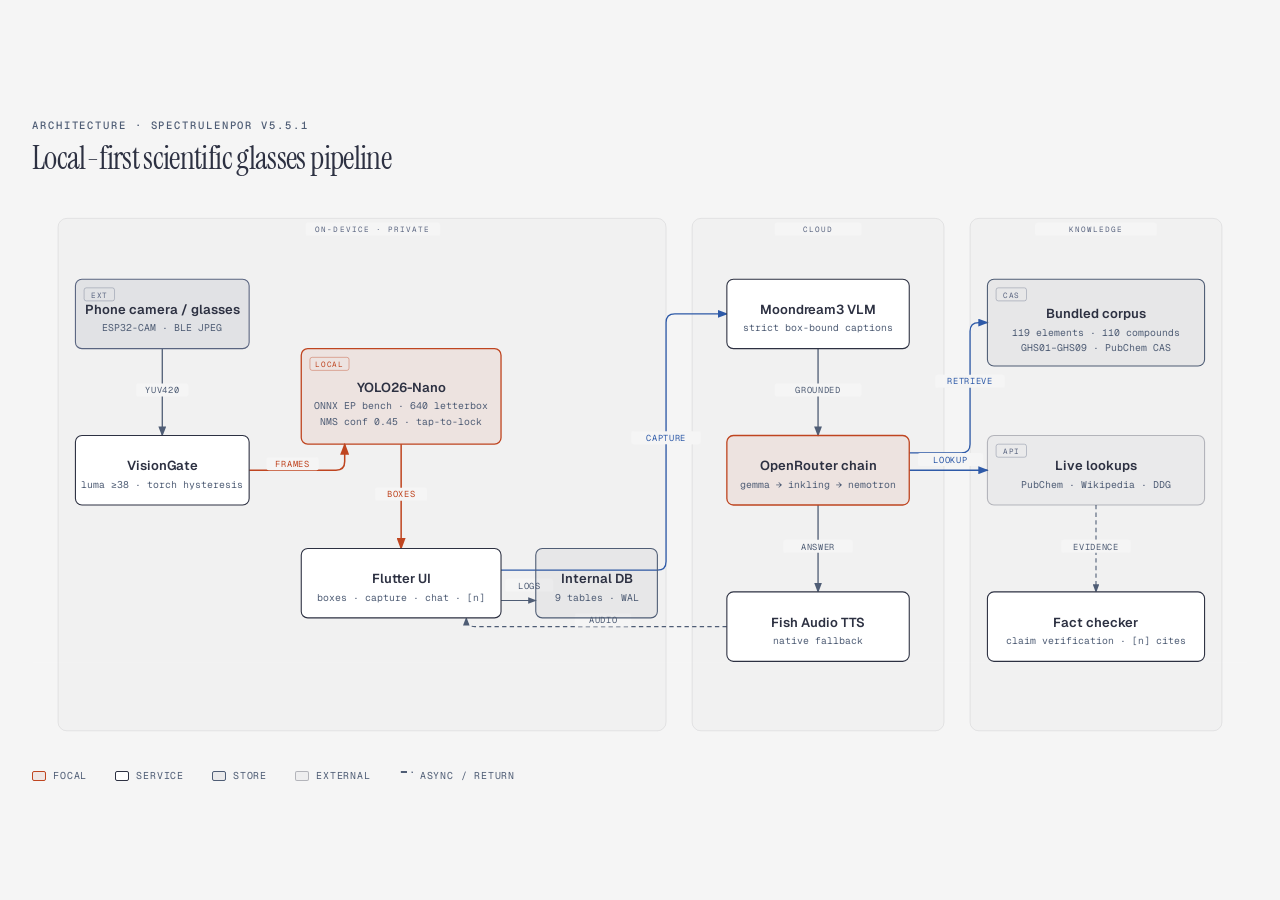
==== docs/diagrams/architecture.html @ b6d0ca0a "docs: repository documentation overhaul — README rebuild, AGENTS/CONTEXT/WORKLOG, benchmarks, diagra" ====
<!DOCTYPE html>
<html lang="en">
<head>
  <meta charset="UTF-8">
  <meta name="viewport" content="width=device-width, initial-scale=1.0">
  <title>SpectruLenPor · Architecture</title>
  <link href="https://fonts.googleapis.com/css2?family=Instrument+Serif:ital@0;1&family=Geist:wght@400;500;600&family=Geist+Mono:wght@400;500;600&display=swap" rel="stylesheet">
  <style>
    *, *::before, *::after { box-sizing: border-box; margin: 0; padding: 0; }
    :root {
      --color-paper:   #f5f5f5;
      --color-ink:     #2d3142;
      --color-muted:   #4f5d75;
      --color-soft:    #5a6580;
      --color-accent:  #bf4520;
      --font-sans:     'Geist', system-ui, sans-serif;
      --font-serif:    'Instrument Serif', serif;
      --font-mono:     'Geist Mono', ui-monospace, monospace;
    }
    body {
      font-family: var(--font-sans);
      background: var(--color-paper);
      color: var(--color-ink);
      min-height: 100vh;
      display: flex; align-items: center; justify-content: center;
      padding: 3rem 2rem;
    }
    .frame { max-width: 1240px; width: 100%; }
    .eyebrow {
      font-family: var(--font-mono); font-size: 0.66rem; font-weight: 500;
      letter-spacing: 0.18em; text-transform: uppercase;
      color: var(--color-muted); margin-bottom: 0.5rem;
    }
    h1 {
      font-family: var(--font-serif);
      font-size: clamp(1.5rem, 2.4vw + 0.75rem, 2rem);
      font-weight: 400; letter-spacing: -0.02em; line-height: 1.15;
      color: var(--color-ink); margin-bottom: 1.5rem;
    }
    svg { width: 100%; min-width: 960px; display: block; }
    .legend {
      display: flex; gap: 1.75rem; flex-wrap: wrap; margin-top: 1.25rem;
      font-family: var(--font-mono); font-size: 0.62rem; letter-spacing: 0.08em;
      color: var(--color-muted);
    }
    .legend span { display: inline-flex; align-items: center; gap: 0.45rem; }
    .sw { width: 14px; height: 10px; border-radius: 2px; display: inline-block; }
  </style>
</head>
<body>
  <div class="frame">
    <p class="eyebrow">Architecture · SpectruLenPor v5.5.1</p>
    <h1>Local-first scientific glasses pipeline</h1>

    <svg viewBox="0 80 1120 505" xmlns="http://www.w3.org/2000/svg" role="img" aria-labelledby="arch-title arch-desc">
      <title id="arch-title">SpectruLenPor architecture</title>
      <desc id="arch-desc">Camera or BLE glasses frames pass VisionGate into the on-device YOLO26-Nano detector; the Flutter UI captures and sends frames to Moondream3 and the OpenRouter reasoning chain, which retrieves context from the bundled CAS-annotated corpus and live lookups; answers stream back with citations and Fish Audio TTS, while a 9-table internal database logs the session.</desc>
      <defs>
        <marker id="arrow" markerWidth="8" markerHeight="6" refX="7" refY="3" orient="auto"><polygon points="0 0, 8 3, 0 6" fill="#4f5d75"/></marker>
        <marker id="arrow-accent" markerWidth="8" markerHeight="6" refX="7" refY="3" orient="auto"><polygon points="0 0, 8 3, 0 6" fill="#bf4520"/></marker>
        <marker id="arrow-link" markerWidth="8" markerHeight="6" refX="7" refY="3" orient="auto"><polygon points="0 0, 8 3, 0 6" fill="#2e5aa8"/></marker>
      </defs>

      <rect width="100%" height="100%" fill="#f5f5f5"/>

      <!-- zones (before arrows and nodes) -->
      <rect x="24" y="96" width="560" height="472" rx="8" fill="rgba(45,49,66,0.02)" stroke="rgba(45,49,66,0.10)" stroke-width="0.8"/>
      <rect x="252" y="100" width="124" height="12" rx="2" fill="#f5f5f5"/>
      <text x="314" y="109" fill="#5a6580" font-size="7" font-family="'Geist Mono', monospace" text-anchor="middle" letter-spacing="0.14em">ON-DEVICE · PRIVATE</text>

      <rect x="608" y="96" width="232" height="472" rx="8" fill="rgba(45,49,66,0.02)" stroke="rgba(45,49,66,0.10)" stroke-width="0.8"/>
      <rect x="684" y="100" width="80" height="12" rx="2" fill="#f5f5f5"/>
      <text x="724" y="109" fill="#5a6580" font-size="7" font-family="'Geist Mono', monospace" text-anchor="middle" letter-spacing="0.14em">CLOUD</text>

      <rect x="864" y="96" width="232" height="472" rx="8" fill="rgba(45,49,66,0.02)" stroke="rgba(45,49,66,0.10)" stroke-width="0.8"/>
      <rect x="924" y="100" width="112" height="12" rx="2" fill="#f5f5f5"/>
      <text x="980" y="109" fill="#5a6580" font-size="7" font-family="'Geist Mono', monospace" text-anchor="middle" letter-spacing="0.14em">KNOWLEDGE</text>

      <!-- arrows (behind nodes) -->
      <line x1="120" y1="216" x2="120" y2="296" stroke="#4f5d75" stroke-width="1.2" marker-end="url(#arrow)"/>
      <path d="M 200,328 H 280 Q 288,328 288,320 V 304" fill="none" stroke="#bf4520" stroke-width="1.4" marker-end="url(#arrow-accent)"/>
      <line x1="340" y1="304" x2="340" y2="400" stroke="#bf4520" stroke-width="1.4" marker-end="url(#arrow-accent)"/>
      <path d="M 432,420 H 576 Q 584,420 584,412 V 192 Q 584,184 592,184 H 640" fill="none" stroke="#2e5aa8" stroke-width="1.2" marker-end="url(#arrow-link)"/>
      <line x1="724" y1="216" x2="724" y2="296" stroke="#4f5d75" stroke-width="1.2" marker-end="url(#arrow)"/>
      <path d="M 808,312 H 856 Q 864,312 864,304 V 200 Q 864,192 872,192 H 880" fill="none" stroke="#2e5aa8" stroke-width="1.2" marker-end="url(#arrow-link)"/>
      <line x1="808" y1="328" x2="880" y2="328" stroke="#2e5aa8" stroke-width="1.2" marker-end="url(#arrow-link)"/>
      <line x1="724" y1="360" x2="724" y2="440" stroke="#4f5d75" stroke-width="1.2" marker-end="url(#arrow)"/>
      <path d="M 640,472 H 408 Q 400,472 400,464" fill="none" stroke="#4f5d75" stroke-width="1" stroke-dasharray="4,3" marker-end="url(#arrow)"/>
      <line x1="432" y1="448" x2="464" y2="448" stroke="#4f5d75" stroke-width="1" marker-end="url(#arrow)"/>
      <line x1="980" y1="360" x2="980" y2="440" stroke="#4f5d75" stroke-width="1" stroke-dasharray="4,3" marker-end="url(#arrow)"/>

      <!-- arrow labels -->
      <rect x="96" y="248" width="48" height="12" rx="2" fill="#f5f5f5"/>
      <text x="120" y="257" fill="#4f5d75" font-size="8" font-family="'Geist Mono', monospace" text-anchor="middle" letter-spacing="0.08em">YUV420</text>
      <rect x="216" y="316" width="48" height="12" rx="2" fill="#f5f5f5"/>
      <text x="240" y="325" fill="#bf4520" font-size="8" font-family="'Geist Mono', monospace" text-anchor="middle" letter-spacing="0.08em">FRAMES</text>
      <rect x="316" y="344" width="48" height="12" rx="2" fill="#f5f5f5"/>
      <text x="340" y="353" fill="#bf4520" font-size="8" font-family="'Geist Mono', monospace" text-anchor="middle" letter-spacing="0.08em">BOXES</text>
      <rect x="552" y="292" width="64" height="12" rx="2" fill="#f5f5f5"/>
      <text x="584" y="301" fill="#2e5aa8" font-size="8" font-family="'Geist Mono', monospace" text-anchor="middle" letter-spacing="0.08em">CAPTURE</text>
      <rect x="684" y="248" width="80" height="12" rx="2" fill="#f5f5f5"/>
      <text x="724" y="257" fill="#4f5d75" font-size="8" font-family="'Geist Mono', monospace" text-anchor="middle" letter-spacing="0.08em">GROUNDED</text>
      <rect x="832" y="240" width="64" height="12" rx="2" fill="#f5f5f5"/>
      <text x="864" y="249" fill="#2e5aa8" font-size="8" font-family="'Geist Mono', monospace" text-anchor="middle" letter-spacing="0.08em">RETRIEVE</text>
      <rect x="816" y="312" width="60" height="12" rx="2" fill="#f5f5f5"/>
      <text x="846" y="321" fill="#2e5aa8" font-size="8" font-family="'Geist Mono', monospace" text-anchor="middle" letter-spacing="0.08em">LOOKUP</text>
      <rect x="692" y="392" width="64" height="12" rx="2" fill="#f5f5f5"/>
      <text x="724" y="401" fill="#4f5d75" font-size="8" font-family="'Geist Mono', monospace" text-anchor="middle" letter-spacing="0.08em">ANSWER</text>
      <rect x="500" y="460" width="52" height="12" rx="2" fill="#f5f5f5"/>
      <text x="526" y="469" fill="#4f5d75" font-size="8" font-family="'Geist Mono', monospace" text-anchor="middle" letter-spacing="0.08em">AUDIO</text>
      <rect x="436" y="428" width="44" height="12" rx="2" fill="#f5f5f5"/>
      <text x="458" y="437" fill="#4f5d75" font-size="8" font-family="'Geist Mono', monospace" text-anchor="middle" letter-spacing="0.08em">LOGS</text>
      <rect x="948" y="392" width="64" height="12" rx="2" fill="#f5f5f5"/>
      <text x="980" y="401" fill="#4f5d75" font-size="8" font-family="'Geist Mono', monospace" text-anchor="middle" letter-spacing="0.08em">EVIDENCE</text>

      <!-- node: capture sources (input) -->
      <rect x="40" y="152" width="160" height="64" rx="6" fill="rgba(79,93,117,0.10)" stroke="#5a6580" stroke-width="1"/>
      <rect x="48" y="160" width="28" height="12" rx="2" fill="transparent" stroke="rgba(90,101,128,0.40)" stroke-width="0.8"/>
      <text x="62" y="169" fill="#5a6580" font-size="7" font-family="'Geist Mono', monospace" text-anchor="middle" letter-spacing="0.08em">EXT</text>
      <text x="120" y="184" fill="#2d3142" font-size="12" font-weight="600" font-family="'Geist', sans-serif" text-anchor="middle">Phone camera / glasses</text>
      <text x="120" y="200" fill="#4f5d75" font-size="9" font-family="'Geist Mono', monospace" text-anchor="middle">ESP32-CAM · BLE JPEG</text>

      <!-- node: VisionGate (backend) -->
      <rect x="40" y="296" width="160" height="64" rx="6" fill="#ffffff" stroke="#2d3142" stroke-width="1"/>
      <text x="120" y="328" fill="#2d3142" font-size="12" font-weight="600" font-family="'Geist', sans-serif" text-anchor="middle">VisionGate</text>
      <text x="120" y="344" fill="#4f5d75" font-size="9" font-family="'Geist Mono', monospace" text-anchor="middle">luma ≥38 · torch hysteresis</text>

      <!-- node: YOLO26-Nano (focal) -->
      <rect x="248" y="216" width="184" height="88" rx="6" fill="rgba(191,69,32,0.08)" stroke="#bf4520" stroke-width="1.2"/>
      <rect x="256" y="224" width="36" height="12" rx="2" fill="transparent" stroke="rgba(191,69,32,0.45)" stroke-width="0.8"/>
      <text x="274" y="233" fill="#bf4520" font-size="7" font-family="'Geist Mono', monospace" text-anchor="middle" letter-spacing="0.08em">LOCAL</text>
      <text x="340" y="256" fill="#2d3142" font-size="12" font-weight="600" font-family="'Geist', sans-serif" text-anchor="middle">YOLO26-Nano</text>
      <text x="340" y="272" fill="#4f5d75" font-size="9" font-family="'Geist Mono', monospace" text-anchor="middle">ONNX EP bench · 640 letterbox</text>
      <text x="340" y="286" fill="#4f5d75" font-size="9" font-family="'Geist Mono', monospace" text-anchor="middle">NMS conf 0.45 · tap-to-lock</text>

      <!-- node: Flutter UI (backend) -->
      <rect x="248" y="400" width="184" height="64" rx="6" fill="#ffffff" stroke="#2d3142" stroke-width="1"/>
      <text x="340" y="432" fill="#2d3142" font-size="12" font-weight="600" font-family="'Geist', sans-serif" text-anchor="middle">Flutter UI</text>
      <text x="340" y="448" fill="#4f5d75" font-size="9" font-family="'Geist Mono', monospace" text-anchor="middle">boxes · capture · chat · [n]</text>

      <!-- node: internal DB (store) -->
      <rect x="464" y="400" width="112" height="64" rx="6" fill="rgba(45,49,66,0.05)" stroke="#4f5d75" stroke-width="1"/>
      <text x="520" y="432" fill="#2d3142" font-size="12" font-weight="600" font-family="'Geist', sans-serif" text-anchor="middle">Internal DB</text>
      <text x="520" y="448" fill="#4f5d75" font-size="9" font-family="'Geist Mono', monospace" text-anchor="middle">9 tables · WAL</text>

      <!-- node: Moondream3 (backend) -->
      <rect x="640" y="152" width="168" height="64" rx="6" fill="#ffffff" stroke="#2d3142" stroke-width="1"/>
      <text x="724" y="184" fill="#2d3142" font-size="12" font-weight="600" font-family="'Geist', sans-serif" text-anchor="middle">Moondream3 VLM</text>
      <text x="724" y="200" fill="#4f5d75" font-size="9" font-family="'Geist Mono', monospace" text-anchor="middle">strict box-bound captions</text>

      <!-- node: OpenRouter chain (focal) -->
      <rect x="640" y="296" width="168" height="64" rx="6" fill="rgba(191,69,32,0.08)" stroke="#bf4520" stroke-width="1.2"/>
      <text x="724" y="328" fill="#2d3142" font-size="12" font-weight="600" font-family="'Geist', sans-serif" text-anchor="middle">OpenRouter chain</text>
      <text x="724" y="344" fill="#4f5d75" font-size="9" font-family="'Geist Mono', monospace" text-anchor="middle">gemma → inkling → nemotron</text>

      <!-- node: TTS (backend) -->
      <rect x="640" y="440" width="168" height="64" rx="6" fill="#ffffff" stroke="#2d3142" stroke-width="1"/>
      <text x="724" y="472" fill="#2d3142" font-size="12" font-weight="600" font-family="'Geist', sans-serif" text-anchor="middle">Fish Audio TTS</text>
      <text x="724" y="488" fill="#4f5d75" font-size="9" font-family="'Geist Mono', monospace" text-anchor="middle">native fallback</text>

      <!-- node: bundled corpus (store) -->
      <rect x="880" y="152" width="200" height="80" rx="6" fill="rgba(45,49,66,0.05)" stroke="#4f5d75" stroke-width="1"/>
      <rect x="888" y="160" width="28" height="12" rx="2" fill="transparent" stroke="rgba(90,101,128,0.40)" stroke-width="0.8"/>
      <text x="902" y="169" fill="#5a6580" font-size="7" font-family="'Geist Mono', monospace" text-anchor="middle" letter-spacing="0.08em">CAS</text>
      <text x="980" y="188" fill="#2d3142" font-size="12" font-weight="600" font-family="'Geist', sans-serif" text-anchor="middle">Bundled corpus</text>
      <text x="980" y="204" fill="#4f5d75" font-size="9" font-family="'Geist Mono', monospace" text-anchor="middle">119 elements · 110 compounds</text>
      <text x="980" y="218" fill="#4f5d75" font-size="9" font-family="'Geist Mono', monospace" text-anchor="middle">GHS01–GHS09 · PubChem CAS</text>

      <!-- node: live lookups (external) -->
      <rect x="880" y="296" width="200" height="64" rx="6" fill="rgba(45,49,66,0.03)" stroke="rgba(45,49,66,0.30)" stroke-width="1"/>
      <rect x="888" y="304" width="28" height="12" rx="2" fill="transparent" stroke="rgba(90,101,128,0.40)" stroke-width="0.8"/>
      <text x="902" y="313" fill="#5a6580" font-size="7" font-family="'Geist Mono', monospace" text-anchor="middle" letter-spacing="0.08em">API</text>
      <text x="980" y="328" fill="#2d3142" font-size="12" font-weight="600" font-family="'Geist', sans-serif" text-anchor="middle">Live lookups</text>
      <text x="980" y="344" fill="#4f5d75" font-size="9" font-family="'Geist Mono', monospace" text-anchor="middle">PubChem · Wikipedia · DDG</text>

      <!-- node: fact checker (backend) -->
      <rect x="880" y="440" width="200" height="64" rx="6" fill="#ffffff" stroke="#2d3142" stroke-width="1"/>
      <text x="980" y="472" fill="#2d3142" font-size="12" font-weight="600" font-family="'Geist', sans-serif" text-anchor="middle">Fact checker</text>
      <text x="980" y="488" fill="#4f5d75" font-size="9" font-family="'Geist Mono', monospace" text-anchor="middle">claim verification · [n] cites</text>
    </svg>

    <div class="legend">
      <span><i class="sw" style="background:rgba(191,69,32,0.08);border:1px solid #bf4520;"></i>FOCAL</span>
      <span><i class="sw" style="background:#ffffff;border:1px solid #2d3142;"></i>SERVICE</span>
      <span><i class="sw" style="background:rgba(45,49,66,0.05);border:1px solid #4f5d75;"></i>STORE</span>
      <span><i class="sw" style="background:rgba(45,49,66,0.03);border:1px solid rgba(45,49,66,0.30);"></i>EXTERNAL</span>
      <span><i class="sw" style="background:none;border-top:2px dashed #4f5d75;"></i>ASYNC / RETURN</span>
    </div>
  </div>
</body>
</html>
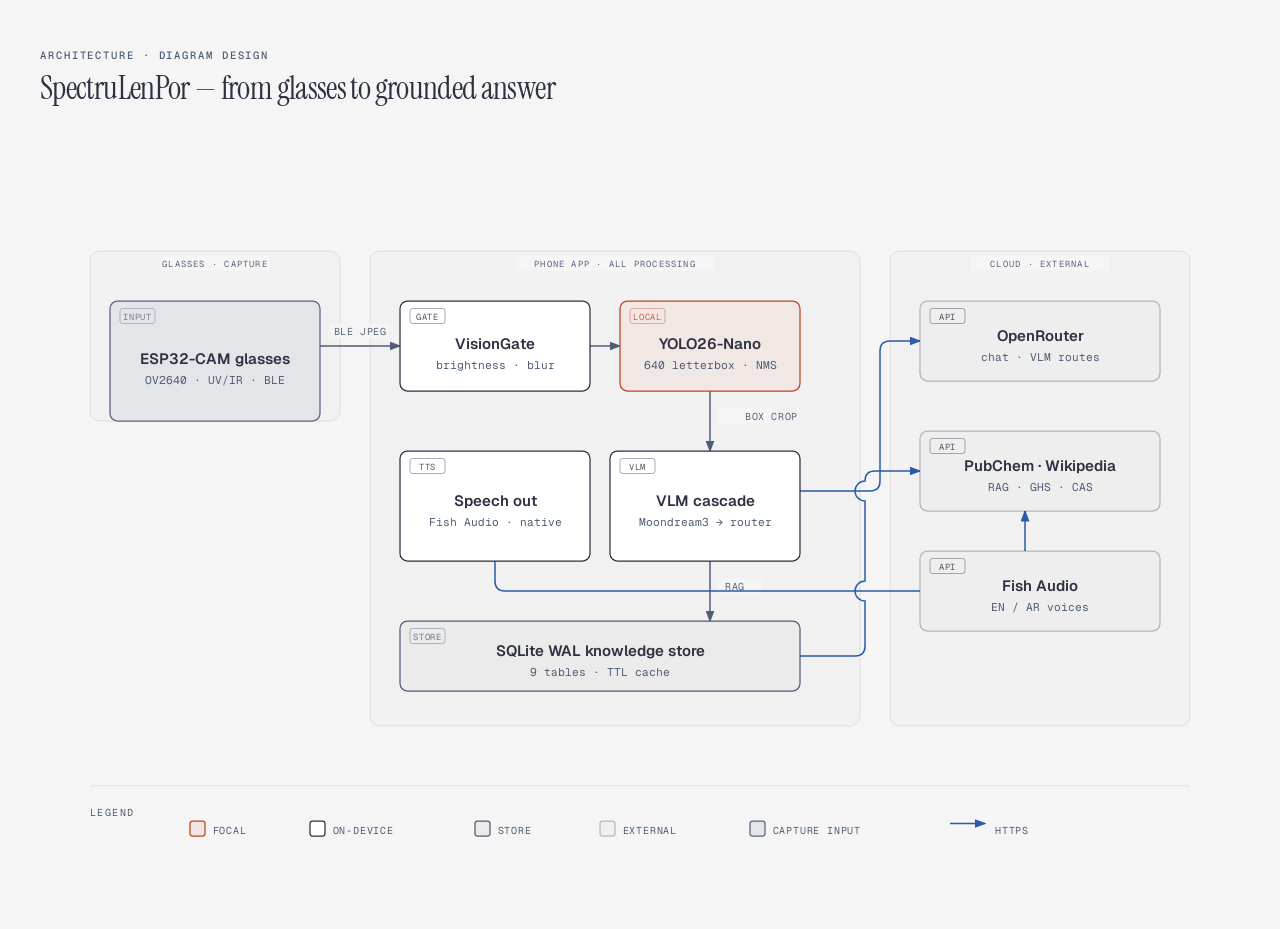
==== commit 969604d4: "docs(v5.5.1): README rewrite with real screenshots & benchmarks, ESP32-CAM hardware lock, diagram-de" ====
--- a/docs/diagrams/architecture.html
+++ b/docs/diagrams/architecture.html
@@ -3,188 +3,210 @@
 <head>
   <meta charset="UTF-8">
   <meta name="viewport" content="width=device-width, initial-scale=1.0">
-  <title>SpectruLenPor · Architecture</title>
+  <title>SpectruLenPor system architecture</title>
   <link href="https://fonts.googleapis.com/css2?family=Instrument+Serif:ital@0;1&family=Geist:wght@400;500;600&family=Geist+Mono:wght@400;500;600&display=swap" rel="stylesheet">
   <style>
     *, *::before, *::after { box-sizing: border-box; margin: 0; padding: 0; }
     :root {
-      --color-paper:   #f5f5f5;
-      --color-ink:     #2d3142;
-      --color-muted:   #4f5d75;
+      --color-paper:   #f5f5f5;   /* white-smoke */
+      --color-ink:     #2d3142;   /* jet-black */
+      --color-muted:   #4f5d75;   /* blue-slate */
       --color-soft:    #5a6580;
-      --color-accent:  #bf4520;
+      --color-accent:  #bf4520;   /* burnt-tangerine */
+      --color-link:    #2e5aa8;
       --font-sans:     'Geist', system-ui, sans-serif;
-      --font-serif:    'Instrument Serif', serif;
+      --font-serif:    'Instrument Serif', 'Noto Serif', serif;
       --font-mono:     'Geist Mono', ui-monospace, monospace;
     }
+
     body {
       font-family: var(--font-sans);
       background: var(--color-paper);
       color: var(--color-ink);
       min-height: 100vh;
-      display: flex; align-items: center; justify-content: center;
+      display: flex;
+      align-items: center;
+      justify-content: center;
       padding: 3rem 2rem;
     }
-    .frame { max-width: 1240px; width: 100%; }
+
+    .frame { max-width: 1200px; width: 100%; }
+    .diagram-container { width: 100%; overflow-x: auto; }
+
     .eyebrow {
-      font-family: var(--font-mono); font-size: 0.66rem; font-weight: 500;
-      letter-spacing: 0.18em; text-transform: uppercase;
-      color: var(--color-muted); margin-bottom: 0.5rem;
-    }
+      font-family: var(--font-mono);
+      font-size: 0.66rem;
+      font-weight: 500;
+      letter-spacing: 0.18em;
+      text-transform: uppercase;
+      color: var(--color-muted);
+      margin-bottom: 0.5rem;
+    }
+
     h1 {
       font-family: var(--font-serif);
       font-size: clamp(1.5rem, 2.4vw + 0.75rem, 2rem);
-      font-weight: 400; letter-spacing: -0.02em; line-height: 1.15;
-      color: var(--color-ink); margin-bottom: 1.5rem;
-    }
+      font-weight: 400;
+      letter-spacing: -0.02em;
+      line-height: 1.15;
+      color: var(--color-ink);
+      margin-bottom: 1.5rem;
+    }
+
     svg { width: 100%; min-width: 960px; display: block; }
-    .legend {
-      display: flex; gap: 1.75rem; flex-wrap: wrap; margin-top: 1.25rem;
-      font-family: var(--font-mono); font-size: 0.62rem; letter-spacing: 0.08em;
-      color: var(--color-muted);
-    }
-    .legend span { display: inline-flex; align-items: center; gap: 0.45rem; }
-    .sw { width: 14px; height: 10px; border-radius: 2px; display: inline-block; }
+    @media print {
+      .diagram-container { overflow-x: visible; }
+      svg { min-width: 0; }
+    }
   </style>
 </head>
 <body>
   <div class="frame">
-    <p class="eyebrow">Architecture · SpectruLenPor v5.5.1</p>
-    <h1>Local-first scientific glasses pipeline</h1>
-
-    <svg viewBox="0 80 1120 505" xmlns="http://www.w3.org/2000/svg" role="img" aria-labelledby="arch-title arch-desc">
-      <title id="arch-title">SpectruLenPor architecture</title>
-      <desc id="arch-desc">Camera or BLE glasses frames pass VisionGate into the on-device YOLO26-Nano detector; the Flutter UI captures and sends frames to Moondream3 and the OpenRouter reasoning chain, which retrieves context from the bundled CAS-annotated corpus and live lookups; answers stream back with citations and Fish Audio TTS, while a 9-table internal database logs the session.</desc>
-      <defs>
-        <marker id="arrow" markerWidth="8" markerHeight="6" refX="7" refY="3" orient="auto"><polygon points="0 0, 8 3, 0 6" fill="#4f5d75"/></marker>
-        <marker id="arrow-accent" markerWidth="8" markerHeight="6" refX="7" refY="3" orient="auto"><polygon points="0 0, 8 3, 0 6" fill="#bf4520"/></marker>
-        <marker id="arrow-link" markerWidth="8" markerHeight="6" refX="7" refY="3" orient="auto"><polygon points="0 0, 8 3, 0 6" fill="#2e5aa8"/></marker>
-      </defs>
-
-      <rect width="100%" height="100%" fill="#f5f5f5"/>
-
-      <!-- zones (before arrows and nodes) -->
-      <rect x="24" y="96" width="560" height="472" rx="8" fill="rgba(45,49,66,0.02)" stroke="rgba(45,49,66,0.10)" stroke-width="0.8"/>
-      <rect x="252" y="100" width="124" height="12" rx="2" fill="#f5f5f5"/>
-      <text x="314" y="109" fill="#5a6580" font-size="7" font-family="'Geist Mono', monospace" text-anchor="middle" letter-spacing="0.14em">ON-DEVICE · PRIVATE</text>
-
-      <rect x="608" y="96" width="232" height="472" rx="8" fill="rgba(45,49,66,0.02)" stroke="rgba(45,49,66,0.10)" stroke-width="0.8"/>
-      <rect x="684" y="100" width="80" height="12" rx="2" fill="#f5f5f5"/>
-      <text x="724" y="109" fill="#5a6580" font-size="7" font-family="'Geist Mono', monospace" text-anchor="middle" letter-spacing="0.14em">CLOUD</text>
-
-      <rect x="864" y="96" width="232" height="472" rx="8" fill="rgba(45,49,66,0.02)" stroke="rgba(45,49,66,0.10)" stroke-width="0.8"/>
-      <rect x="924" y="100" width="112" height="12" rx="2" fill="#f5f5f5"/>
-      <text x="980" y="109" fill="#5a6580" font-size="7" font-family="'Geist Mono', monospace" text-anchor="middle" letter-spacing="0.14em">KNOWLEDGE</text>
-
-      <!-- arrows (behind nodes) -->
-      <line x1="120" y1="216" x2="120" y2="296" stroke="#4f5d75" stroke-width="1.2" marker-end="url(#arrow)"/>
-      <path d="M 200,328 H 280 Q 288,328 288,320 V 304" fill="none" stroke="#bf4520" stroke-width="1.4" marker-end="url(#arrow-accent)"/>
-      <line x1="340" y1="304" x2="340" y2="400" stroke="#bf4520" stroke-width="1.4" marker-end="url(#arrow-accent)"/>
-      <path d="M 432,420 H 576 Q 584,420 584,412 V 192 Q 584,184 592,184 H 640" fill="none" stroke="#2e5aa8" stroke-width="1.2" marker-end="url(#arrow-link)"/>
-      <line x1="724" y1="216" x2="724" y2="296" stroke="#4f5d75" stroke-width="1.2" marker-end="url(#arrow)"/>
-      <path d="M 808,312 H 856 Q 864,312 864,304 V 200 Q 864,192 872,192 H 880" fill="none" stroke="#2e5aa8" stroke-width="1.2" marker-end="url(#arrow-link)"/>
-      <line x1="808" y1="328" x2="880" y2="328" stroke="#2e5aa8" stroke-width="1.2" marker-end="url(#arrow-link)"/>
-      <line x1="724" y1="360" x2="724" y2="440" stroke="#4f5d75" stroke-width="1.2" marker-end="url(#arrow)"/>
-      <path d="M 640,472 H 408 Q 400,472 400,464" fill="none" stroke="#4f5d75" stroke-width="1" stroke-dasharray="4,3" marker-end="url(#arrow)"/>
-      <line x1="432" y1="448" x2="464" y2="448" stroke="#4f5d75" stroke-width="1" marker-end="url(#arrow)"/>
-      <line x1="980" y1="360" x2="980" y2="440" stroke="#4f5d75" stroke-width="1" stroke-dasharray="4,3" marker-end="url(#arrow)"/>
-
-      <!-- arrow labels -->
-      <rect x="96" y="248" width="48" height="12" rx="2" fill="#f5f5f5"/>
-      <text x="120" y="257" fill="#4f5d75" font-size="8" font-family="'Geist Mono', monospace" text-anchor="middle" letter-spacing="0.08em">YUV420</text>
-      <rect x="216" y="316" width="48" height="12" rx="2" fill="#f5f5f5"/>
-      <text x="240" y="325" fill="#bf4520" font-size="8" font-family="'Geist Mono', monospace" text-anchor="middle" letter-spacing="0.08em">FRAMES</text>
-      <rect x="316" y="344" width="48" height="12" rx="2" fill="#f5f5f5"/>
-      <text x="340" y="353" fill="#bf4520" font-size="8" font-family="'Geist Mono', monospace" text-anchor="middle" letter-spacing="0.08em">BOXES</text>
-      <rect x="552" y="292" width="64" height="12" rx="2" fill="#f5f5f5"/>
-      <text x="584" y="301" fill="#2e5aa8" font-size="8" font-family="'Geist Mono', monospace" text-anchor="middle" letter-spacing="0.08em">CAPTURE</text>
-      <rect x="684" y="248" width="80" height="12" rx="2" fill="#f5f5f5"/>
-      <text x="724" y="257" fill="#4f5d75" font-size="8" font-family="'Geist Mono', monospace" text-anchor="middle" letter-spacing="0.08em">GROUNDED</text>
-      <rect x="832" y="240" width="64" height="12" rx="2" fill="#f5f5f5"/>
-      <text x="864" y="249" fill="#2e5aa8" font-size="8" font-family="'Geist Mono', monospace" text-anchor="middle" letter-spacing="0.08em">RETRIEVE</text>
-      <rect x="816" y="312" width="60" height="12" rx="2" fill="#f5f5f5"/>
-      <text x="846" y="321" fill="#2e5aa8" font-size="8" font-family="'Geist Mono', monospace" text-anchor="middle" letter-spacing="0.08em">LOOKUP</text>
-      <rect x="692" y="392" width="64" height="12" rx="2" fill="#f5f5f5"/>
-      <text x="724" y="401" fill="#4f5d75" font-size="8" font-family="'Geist Mono', monospace" text-anchor="middle" letter-spacing="0.08em">ANSWER</text>
-      <rect x="500" y="460" width="52" height="12" rx="2" fill="#f5f5f5"/>
-      <text x="526" y="469" fill="#4f5d75" font-size="8" font-family="'Geist Mono', monospace" text-anchor="middle" letter-spacing="0.08em">AUDIO</text>
-      <rect x="436" y="428" width="44" height="12" rx="2" fill="#f5f5f5"/>
-      <text x="458" y="437" fill="#4f5d75" font-size="8" font-family="'Geist Mono', monospace" text-anchor="middle" letter-spacing="0.08em">LOGS</text>
-      <rect x="948" y="392" width="64" height="12" rx="2" fill="#f5f5f5"/>
-      <text x="980" y="401" fill="#4f5d75" font-size="8" font-family="'Geist Mono', monospace" text-anchor="middle" letter-spacing="0.08em">EVIDENCE</text>
-
-      <!-- node: capture sources (input) -->
-      <rect x="40" y="152" width="160" height="64" rx="6" fill="rgba(79,93,117,0.10)" stroke="#5a6580" stroke-width="1"/>
-      <rect x="48" y="160" width="28" height="12" rx="2" fill="transparent" stroke="rgba(90,101,128,0.40)" stroke-width="0.8"/>
-      <text x="62" y="169" fill="#5a6580" font-size="7" font-family="'Geist Mono', monospace" text-anchor="middle" letter-spacing="0.08em">EXT</text>
-      <text x="120" y="184" fill="#2d3142" font-size="12" font-weight="600" font-family="'Geist', sans-serif" text-anchor="middle">Phone camera / glasses</text>
-      <text x="120" y="200" fill="#4f5d75" font-size="9" font-family="'Geist Mono', monospace" text-anchor="middle">ESP32-CAM · BLE JPEG</text>
-
-      <!-- node: VisionGate (backend) -->
-      <rect x="40" y="296" width="160" height="64" rx="6" fill="#ffffff" stroke="#2d3142" stroke-width="1"/>
-      <text x="120" y="328" fill="#2d3142" font-size="12" font-weight="600" font-family="'Geist', sans-serif" text-anchor="middle">VisionGate</text>
-      <text x="120" y="344" fill="#4f5d75" font-size="9" font-family="'Geist Mono', monospace" text-anchor="middle">luma ≥38 · torch hysteresis</text>
-
-      <!-- node: YOLO26-Nano (focal) -->
-      <rect x="248" y="216" width="184" height="88" rx="6" fill="rgba(191,69,32,0.08)" stroke="#bf4520" stroke-width="1.2"/>
-      <rect x="256" y="224" width="36" height="12" rx="2" fill="transparent" stroke="rgba(191,69,32,0.45)" stroke-width="0.8"/>
-      <text x="274" y="233" fill="#bf4520" font-size="7" font-family="'Geist Mono', monospace" text-anchor="middle" letter-spacing="0.08em">LOCAL</text>
-      <text x="340" y="256" fill="#2d3142" font-size="12" font-weight="600" font-family="'Geist', sans-serif" text-anchor="middle">YOLO26-Nano</text>
-      <text x="340" y="272" fill="#4f5d75" font-size="9" font-family="'Geist Mono', monospace" text-anchor="middle">ONNX EP bench · 640 letterbox</text>
-      <text x="340" y="286" fill="#4f5d75" font-size="9" font-family="'Geist Mono', monospace" text-anchor="middle">NMS conf 0.45 · tap-to-lock</text>
-
-      <!-- node: Flutter UI (backend) -->
-      <rect x="248" y="400" width="184" height="64" rx="6" fill="#ffffff" stroke="#2d3142" stroke-width="1"/>
-      <text x="340" y="432" fill="#2d3142" font-size="12" font-weight="600" font-family="'Geist', sans-serif" text-anchor="middle">Flutter UI</text>
-      <text x="340" y="448" fill="#4f5d75" font-size="9" font-family="'Geist Mono', monospace" text-anchor="middle">boxes · capture · chat · [n]</text>
-
-      <!-- node: internal DB (store) -->
-      <rect x="464" y="400" width="112" height="64" rx="6" fill="rgba(45,49,66,0.05)" stroke="#4f5d75" stroke-width="1"/>
-      <text x="520" y="432" fill="#2d3142" font-size="12" font-weight="600" font-family="'Geist', sans-serif" text-anchor="middle">Internal DB</text>
-      <text x="520" y="448" fill="#4f5d75" font-size="9" font-family="'Geist Mono', monospace" text-anchor="middle">9 tables · WAL</text>
-
-      <!-- node: Moondream3 (backend) -->
-      <rect x="640" y="152" width="168" height="64" rx="6" fill="#ffffff" stroke="#2d3142" stroke-width="1"/>
-      <text x="724" y="184" fill="#2d3142" font-size="12" font-weight="600" font-family="'Geist', sans-serif" text-anchor="middle">Moondream3 VLM</text>
-      <text x="724" y="200" fill="#4f5d75" font-size="9" font-family="'Geist Mono', monospace" text-anchor="middle">strict box-bound captions</text>
-
-      <!-- node: OpenRouter chain (focal) -->
-      <rect x="640" y="296" width="168" height="64" rx="6" fill="rgba(191,69,32,0.08)" stroke="#bf4520" stroke-width="1.2"/>
-      <text x="724" y="328" fill="#2d3142" font-size="12" font-weight="600" font-family="'Geist', sans-serif" text-anchor="middle">OpenRouter chain</text>
-      <text x="724" y="344" fill="#4f5d75" font-size="9" font-family="'Geist Mono', monospace" text-anchor="middle">gemma → inkling → nemotron</text>
-
-      <!-- node: TTS (backend) -->
-      <rect x="640" y="440" width="168" height="64" rx="6" fill="#ffffff" stroke="#2d3142" stroke-width="1"/>
-      <text x="724" y="472" fill="#2d3142" font-size="12" font-weight="600" font-family="'Geist', sans-serif" text-anchor="middle">Fish Audio TTS</text>
-      <text x="724" y="488" fill="#4f5d75" font-size="9" font-family="'Geist Mono', monospace" text-anchor="middle">native fallback</text>
-
-      <!-- node: bundled corpus (store) -->
-      <rect x="880" y="152" width="200" height="80" rx="6" fill="rgba(45,49,66,0.05)" stroke="#4f5d75" stroke-width="1"/>
-      <rect x="888" y="160" width="28" height="12" rx="2" fill="transparent" stroke="rgba(90,101,128,0.40)" stroke-width="0.8"/>
-      <text x="902" y="169" fill="#5a6580" font-size="7" font-family="'Geist Mono', monospace" text-anchor="middle" letter-spacing="0.08em">CAS</text>
-      <text x="980" y="188" fill="#2d3142" font-size="12" font-weight="600" font-family="'Geist', sans-serif" text-anchor="middle">Bundled corpus</text>
-      <text x="980" y="204" fill="#4f5d75" font-size="9" font-family="'Geist Mono', monospace" text-anchor="middle">119 elements · 110 compounds</text>
-      <text x="980" y="218" fill="#4f5d75" font-size="9" font-family="'Geist Mono', monospace" text-anchor="middle">GHS01–GHS09 · PubChem CAS</text>
-
-      <!-- node: live lookups (external) -->
-      <rect x="880" y="296" width="200" height="64" rx="6" fill="rgba(45,49,66,0.03)" stroke="rgba(45,49,66,0.30)" stroke-width="1"/>
-      <rect x="888" y="304" width="28" height="12" rx="2" fill="transparent" stroke="rgba(90,101,128,0.40)" stroke-width="0.8"/>
-      <text x="902" y="313" fill="#5a6580" font-size="7" font-family="'Geist Mono', monospace" text-anchor="middle" letter-spacing="0.08em">API</text>
-      <text x="980" y="328" fill="#2d3142" font-size="12" font-weight="600" font-family="'Geist', sans-serif" text-anchor="middle">Live lookups</text>
-      <text x="980" y="344" fill="#4f5d75" font-size="9" font-family="'Geist Mono', monospace" text-anchor="middle">PubChem · Wikipedia · DDG</text>
-
-      <!-- node: fact checker (backend) -->
-      <rect x="880" y="440" width="200" height="64" rx="6" fill="#ffffff" stroke="#2d3142" stroke-width="1"/>
-      <text x="980" y="472" fill="#2d3142" font-size="12" font-weight="600" font-family="'Geist', sans-serif" text-anchor="middle">Fact checker</text>
-      <text x="980" y="488" fill="#4f5d75" font-size="9" font-family="'Geist Mono', monospace" text-anchor="middle">claim verification · [n] cites</text>
-    </svg>
-
-    <div class="legend">
-      <span><i class="sw" style="background:rgba(191,69,32,0.08);border:1px solid #bf4520;"></i>FOCAL</span>
-      <span><i class="sw" style="background:#ffffff;border:1px solid #2d3142;"></i>SERVICE</span>
-      <span><i class="sw" style="background:rgba(45,49,66,0.05);border:1px solid #4f5d75;"></i>STORE</span>
-      <span><i class="sw" style="background:rgba(45,49,66,0.03);border:1px solid rgba(45,49,66,0.30);"></i>EXTERNAL</span>
-      <span><i class="sw" style="background:none;border-top:2px dashed #4f5d75;"></i>ASYNC / RETURN</span>
+    <p class="eyebrow">Architecture &middot; Diagram Design</p>
+    <h1>SpectruLenPor &mdash; from glasses to grounded answer</h1>
+
+    <div class="diagram-container">
+      <svg viewBox="0 0 960 600" xmlns="http://www.w3.org/2000/svg" role="img" aria-labelledby="arch-title arch-desc">
+        <title id="arch-title">SpectruLenPor system architecture</title>
+        <desc id="arch-desc">System architecture of SpectruLenPor: an ESP32-CAM glasses capture end streams JPEG frames and UV/IR telemetry over BLE to the Flutter phone app, which runs VisionGate and YOLO26-Nano on-device, sends selected crops through the Moondream3 and OpenRouter VLM cascade with SQLite-backed RAG from PubChem and Wikipedia, and speaks the cited answer through Fish Audio TTS.</desc>
+        <defs>
+          <marker id="arrow" markerWidth="8" markerHeight="6" refX="7" refY="3" orient="auto"><polygon points="0 0, 8 3, 0 6" fill="#4f5d75"/></marker>
+          <marker id="arrow-accent" markerWidth="8" markerHeight="6" refX="7" refY="3" orient="auto"><polygon points="0 0, 8 3, 0 6" fill="#bf4520"/></marker>
+          <marker id="arrow-link" markerWidth="8" markerHeight="6" refX="7" refY="3" orient="auto"><polygon points="0 0, 8 3, 0 6" fill="#2e5aa8"/></marker>
+        </defs>
+
+        <rect width="100%" height="100%" fill="#f5f5f5"/>
+
+        <!-- ================= ZONES (painted first) ================= -->
+        <rect x="40" y="96" width="200" height="136" rx="8" fill="rgba(45,49,66,0.02)" stroke="rgba(45,49,66,0.10)" stroke-width="0.8"/>
+        <rect x="96" y="100" width="88" height="12" rx="2" fill="#f5f5f5"/>
+        <text x="140" y="109" fill="#5a6580" font-size="7" font-family="'Geist Mono', ui-monospace, monospace" text-anchor="middle" letter-spacing="0.14em">GLASSES &middot; CAPTURE</text>
+
+        <rect x="264" y="96" width="392" height="380" rx="8" fill="rgba(45,49,66,0.02)" stroke="rgba(45,49,66,0.10)" stroke-width="0.8"/>
+        <rect x="380" y="100" width="160" height="12" rx="2" fill="#f5f5f5"/>
+        <text x="460" y="109" fill="#5a6580" font-size="7" font-family="'Geist Mono', ui-monospace, monospace" text-anchor="middle" letter-spacing="0.14em">PHONE APP &middot; ALL PROCESSING</text>
+
+        <rect x="680" y="96" width="240" height="380" rx="8" fill="rgba(45,49,66,0.02)" stroke="rgba(45,49,66,0.10)" stroke-width="0.8"/>
+        <rect x="744" y="100" width="112" height="12" rx="2" fill="#f5f5f5"/>
+        <text x="800" y="109" fill="#5a6580" font-size="7" font-family="'Geist Mono', ui-monospace, monospace" text-anchor="middle" letter-spacing="0.14em">CLOUD &middot; EXTERNAL</text>
+
+        <!-- ================= ARROWS (before nodes) ================= -->
+        <!-- 1. Glasses -> VisionGate : BLE JPEG -->
+        <line x1="224" y1="172" x2="288" y2="172" stroke="#4f5d75" stroke-width="1.2" marker-end="url(#arrow)"/>
+        <rect x="232" y="154" width="48" height="12" rx="2" fill="#f5f5f5"/>
+        <text x="256" y="163" fill="#5a6580" font-size="8" font-family="'Geist Mono', ui-monospace, monospace" text-anchor="middle" letter-spacing="0.06em">BLE JPEG</text>
+
+        <!-- 2. VisionGate -> YOLO26-Nano -->
+        <line x1="440" y1="172" x2="464" y2="172" stroke="#4f5d75" stroke-width="1.2" marker-end="url(#arrow)"/>
+
+        <!-- 3. YOLO26-Nano -> VLM cascade : box crop -->
+        <line x1="536" y1="208" x2="536" y2="256" stroke="#4f5d75" stroke-width="1.2" marker-end="url(#arrow)"/>
+        <rect x="542" y="222" width="44" height="12" rx="2" fill="#f5f5f5"/>
+        <text x="564" y="231" fill="#5a6580" font-size="8" font-family="'Geist Mono', ui-monospace, monospace" text-anchor="start" letter-spacing="0.06em">BOX CROP</text>
+
+        <!-- 4. VLM cascade -> OpenRouter : HTTPS -->
+        <path d="M 608,288 H 664 Q 672,288 672,280 V 176 Q 672,168 680,168 H 704" fill="none" stroke="#2e5aa8" stroke-width="1.2" marker-end="url(#arrow-link)"/>
+
+        <!-- 5. VLM cascade -> SQLite store : RAG -->
+        <line x1="536" y1="344" x2="536" y2="392" stroke="#4f5d75" stroke-width="1.2" marker-end="url(#arrow)"/>
+        <rect x="542" y="358" width="36" height="12" rx="2" fill="#f5f5f5"/>
+        <text x="548" y="367" fill="#5a6580" font-size="8" font-family="'Geist Mono', ui-monospace, monospace" text-anchor="start" letter-spacing="0.06em">RAG</text>
+
+        <!-- 6. SQLite store -> PubChem/Wikipedia : HTTPS (hops over the speech corridor) -->
+        <path d="M 608,420 H 652 Q 660,420 660,412 V 376 a 8,8 0 0,1 0,-16 V 296 a 8,8 0 0,1 0,-16 V 280 Q 660,272 668,272 H 704" fill="none" stroke="#2e5aa8" stroke-width="1.2" marker-end="url(#arrow-link)"/>
+
+        <!-- 7. Speech out -> Fish Audio : HTTPS -->
+        <path d="M 364,344 V 360 Q 364,368 372,368 H 780 Q 788,368 788,360 V 304" fill="none" stroke="#2e5aa8" stroke-width="1.2" marker-end="url(#arrow-link)"/>
+
+        <!-- ================= NODES ================= -->
+        <!-- ESP32-CAM glasses (input) -->
+        <rect x="56" y="136" width="168" height="96" rx="6" fill="#f5f5f5"/>
+        <rect x="56" y="136" width="168" height="96" rx="6" fill="rgba(79,93,117,0.10)" stroke="#5a6580" stroke-width="1"/>
+        <rect x="64" y="142" width="28" height="12" rx="2" fill="transparent" stroke="rgba(90,101,128,0.40)" stroke-width="0.8"/>
+        <text x="78" y="151" fill="rgba(90,101,128,0.80)" font-size="7" font-family="'Geist Mono', ui-monospace, monospace" text-anchor="middle" letter-spacing="0.08em">INPUT</text>
+        <text x="140" y="186" fill="#2d3142" font-size="12" font-weight="600" font-family="'Geist', system-ui, sans-serif" text-anchor="middle">ESP32-CAM glasses</text>
+        <text x="140" y="202" fill="#4f5d75" font-size="9" font-family="'Geist Mono', ui-monospace, monospace" text-anchor="middle">OV2640 &middot; UV/IR &middot; BLE</text>
+
+        <!-- VisionGate (backend) -->
+        <rect x="288" y="136" width="152" height="72" rx="6" fill="#f5f5f5"/>
+        <rect x="288" y="136" width="152" height="72" rx="6" fill="#ffffff" stroke="#2d3142" stroke-width="1"/>
+        <rect x="296" y="142" width="28" height="12" rx="2" fill="transparent" stroke="rgba(45,49,66,0.40)" stroke-width="0.8"/>
+        <text x="310" y="151" fill="rgba(45,49,66,0.80)" font-size="7" font-family="'Geist Mono', ui-monospace, monospace" text-anchor="middle" letter-spacing="0.08em">GATE</text>
+        <text x="364" y="174" fill="#2d3142" font-size="12" font-weight="600" font-family="'Geist', system-ui, sans-serif" text-anchor="middle">VisionGate</text>
+        <text x="364" y="190" fill="#4f5d75" font-size="9" font-family="'Geist Mono', ui-monospace, monospace" text-anchor="middle">brightness &middot; blur</text>
+
+        <!-- YOLO26-Nano (focal) -->
+        <rect x="464" y="136" width="144" height="72" rx="6" fill="#f5f5f5"/>
+        <rect x="464" y="136" width="144" height="72" rx="6" fill="rgba(191,69,32,0.08)" stroke="#bf4520" stroke-width="1"/>
+        <rect x="472" y="142" width="28" height="12" rx="2" fill="transparent" stroke="rgba(191,69,32,0.40)" stroke-width="0.8"/>
+        <text x="486" y="151" fill="rgba(191,69,32,0.80)" font-size="7" font-family="'Geist Mono', ui-monospace, monospace" text-anchor="middle" letter-spacing="0.08em">LOCAL</text>
+        <text x="536" y="174" fill="#2d3142" font-size="12" font-weight="600" font-family="'Geist', system-ui, sans-serif" text-anchor="middle">YOLO26-Nano</text>
+        <text x="536" y="190" fill="#4f5d75" font-size="9" font-family="'Geist Mono', ui-monospace, monospace" text-anchor="middle">640 letterbox &middot; NMS</text>
+
+        <!-- Speech out (backend) -->
+        <rect x="288" y="256" width="152" height="88" rx="6" fill="#f5f5f5"/>
+        <rect x="288" y="256" width="152" height="88" rx="6" fill="#ffffff" stroke="#2d3142" stroke-width="1"/>
+        <rect x="296" y="262" width="28" height="12" rx="2" fill="transparent" stroke="rgba(45,49,66,0.40)" stroke-width="0.8"/>
+        <text x="310" y="271" fill="rgba(45,49,66,0.80)" font-size="7" font-family="'Geist Mono', ui-monospace, monospace" text-anchor="middle" letter-spacing="0.08em">TTS</text>
+        <text x="364" y="300" fill="#2d3142" font-size="12" font-weight="600" font-family="'Geist', system-ui, sans-serif" text-anchor="middle">Speech out</text>
+        <text x="364" y="316" fill="#4f5d75" font-size="9" font-family="'Geist Mono', ui-monospace, monospace" text-anchor="middle">Fish Audio &middot; native</text>
+
+        <!-- VLM cascade (backend) -->
+        <rect x="456" y="256" width="152" height="88" rx="6" fill="#f5f5f5"/>
+        <rect x="456" y="256" width="152" height="88" rx="6" fill="#ffffff" stroke="#2d3142" stroke-width="1"/>
+        <rect x="464" y="262" width="28" height="12" rx="2" fill="transparent" stroke="rgba(45,49,66,0.40)" stroke-width="0.8"/>
+        <text x="478" y="271" fill="rgba(45,49,66,0.80)" font-size="7" font-family="'Geist Mono', ui-monospace, monospace" text-anchor="middle" letter-spacing="0.08em">VLM</text>
+        <text x="532" y="300" fill="#2d3142" font-size="12" font-weight="600" font-family="'Geist', system-ui, sans-serif" text-anchor="middle">VLM cascade</text>
+        <text x="532" y="316" fill="#4f5d75" font-size="9" font-family="'Geist Mono', ui-monospace, monospace" text-anchor="middle">Moondream3 &rarr; router</text>
+
+        <!-- SQLite WAL store (store) -->
+        <rect x="288" y="392" width="320" height="56" rx="6" fill="#f5f5f5"/>
+        <rect x="288" y="392" width="320" height="56" rx="6" fill="rgba(45,49,66,0.05)" stroke="#4f5d75" stroke-width="1"/>
+        <rect x="296" y="398" width="28" height="12" rx="2" fill="transparent" stroke="rgba(79,93,117,0.40)" stroke-width="0.8"/>
+        <text x="310" y="407" fill="rgba(79,93,117,0.80)" font-size="7" font-family="'Geist Mono', ui-monospace, monospace" text-anchor="middle" letter-spacing="0.08em">STORE</text>
+        <text x="448" y="420" fill="#2d3142" font-size="12" font-weight="600" font-family="'Geist', system-ui, sans-serif" text-anchor="middle">SQLite WAL knowledge store</text>
+        <text x="448" y="436" fill="#4f5d75" font-size="9" font-family="'Geist Mono', ui-monospace, monospace" text-anchor="middle">9 tables &middot; TTL cache</text>
+
+        <!-- OpenRouter (external) -->
+        <rect x="704" y="136" width="192" height="64" rx="6" fill="#f5f5f5"/>
+        <rect x="704" y="136" width="192" height="64" rx="6" fill="rgba(45,49,66,0.03)" stroke="rgba(45,49,66,0.30)" stroke-width="1"/>
+        <rect x="712" y="142" width="28" height="12" rx="2" fill="transparent" stroke="rgba(45,49,66,0.40)" stroke-width="0.8"/>
+        <text x="726" y="151" fill="rgba(45,49,66,0.80)" font-size="7" font-family="'Geist Mono', ui-monospace, monospace" text-anchor="middle" letter-spacing="0.08em">API</text>
+        <text x="800" y="168" fill="#2d3142" font-size="12" font-weight="600" font-family="'Geist', system-ui, sans-serif" text-anchor="middle">OpenRouter</text>
+        <text x="800" y="184" fill="#4f5d75" font-size="9" font-family="'Geist Mono', ui-monospace, monospace" text-anchor="middle">chat &middot; VLM routes</text>
+
+        <!-- PubChem / Wikipedia (external) -->
+        <rect x="704" y="240" width="192" height="64" rx="6" fill="#f5f5f5"/>
+        <rect x="704" y="240" width="192" height="64" rx="6" fill="rgba(45,49,66,0.03)" stroke="rgba(45,49,66,0.30)" stroke-width="1"/>
+        <rect x="712" y="246" width="28" height="12" rx="2" fill="transparent" stroke="rgba(45,49,66,0.40)" stroke-width="0.8"/>
+        <text x="726" y="255" fill="rgba(45,49,66,0.80)" font-size="7" font-family="'Geist Mono', ui-monospace, monospace" text-anchor="middle" letter-spacing="0.08em">API</text>
+        <text x="800" y="272" fill="#2d3142" font-size="12" font-weight="600" font-family="'Geist', system-ui, sans-serif" text-anchor="middle">PubChem &middot; Wikipedia</text>
+        <text x="800" y="288" fill="#4f5d75" font-size="9" font-family="'Geist Mono', ui-monospace, monospace" text-anchor="middle">RAG &middot; GHS &middot; CAS</text>
+
+        <!-- Fish Audio (external) -->
+        <rect x="704" y="336" width="192" height="64" rx="6" fill="#f5f5f5"/>
+        <rect x="704" y="336" width="192" height="64" rx="6" fill="rgba(45,49,66,0.03)" stroke="rgba(45,49,66,0.30)" stroke-width="1"/>
+        <rect x="712" y="342" width="28" height="12" rx="2" fill="transparent" stroke="rgba(45,49,66,0.40)" stroke-width="0.8"/>
+        <text x="726" y="351" fill="rgba(45,49,66,0.80)" font-size="7" font-family="'Geist Mono', ui-monospace, monospace" text-anchor="middle" letter-spacing="0.08em">API</text>
+        <text x="800" y="368" fill="#2d3142" font-size="12" font-weight="600" font-family="'Geist', system-ui, sans-serif" text-anchor="middle">Fish Audio</text>
+        <text x="800" y="384" fill="#4f5d75" font-size="9" font-family="'Geist Mono', ui-monospace, monospace" text-anchor="middle">EN / AR voices</text>
+
+        <!-- ================= LEGEND ================= -->
+        <line x1="40" y1="524" x2="920" y2="524" stroke="rgba(45,49,66,0.10)" stroke-width="0.8"/>
+        <text x="40" y="548" fill="#4f5d75" font-size="8" font-family="'Geist Mono', ui-monospace, monospace" letter-spacing="0.14em">LEGEND</text>
+        <rect x="120" y="552" width="12" height="12" rx="2" fill="rgba(191,69,32,0.08)" stroke="#bf4520" stroke-width="1"/>
+        <text x="138" y="562" fill="#4f5d75" font-size="8" font-family="'Geist Mono', ui-monospace, monospace" letter-spacing="0.08em">FOCAL</text>
+        <rect x="216" y="552" width="12" height="12" rx="2" fill="#ffffff" stroke="#2d3142" stroke-width="1"/>
+        <text x="234" y="562" fill="#4f5d75" font-size="8" font-family="'Geist Mono', ui-monospace, monospace" letter-spacing="0.08em">ON-DEVICE</text>
+        <rect x="348" y="552" width="12" height="12" rx="2" fill="rgba(45,49,66,0.05)" stroke="#4f5d75" stroke-width="1"/>
+        <text x="366" y="562" fill="#4f5d75" font-size="8" font-family="'Geist Mono', ui-monospace, monospace" letter-spacing="0.08em">STORE</text>
+        <rect x="448" y="552" width="12" height="12" rx="2" fill="rgba(45,49,66,0.03)" stroke="rgba(45,49,66,0.30)" stroke-width="1"/>
+        <text x="466" y="562" fill="#4f5d75" font-size="8" font-family="'Geist Mono', ui-monospace, monospace" letter-spacing="0.08em">EXTERNAL</text>
+        <rect x="568" y="552" width="12" height="12" rx="2" fill="rgba(79,93,117,0.10)" stroke="#5a6580" stroke-width="1"/>
+        <text x="586" y="562" fill="#4f5d75" font-size="8" font-family="'Geist Mono', ui-monospace, monospace" letter-spacing="0.08em">CAPTURE INPUT</text>
+        <line x1="728" y1="554" x2="756" y2="554" stroke="#2e5aa8" stroke-width="1.2" marker-end="url(#arrow-link)"/>
+        <text x="764" y="562" fill="#4f5d75" font-size="8" font-family="'Geist Mono', ui-monospace, monospace" letter-spacing="0.08em">HTTPS</text>
+      </svg>
     </div>
   </div>
 </body>
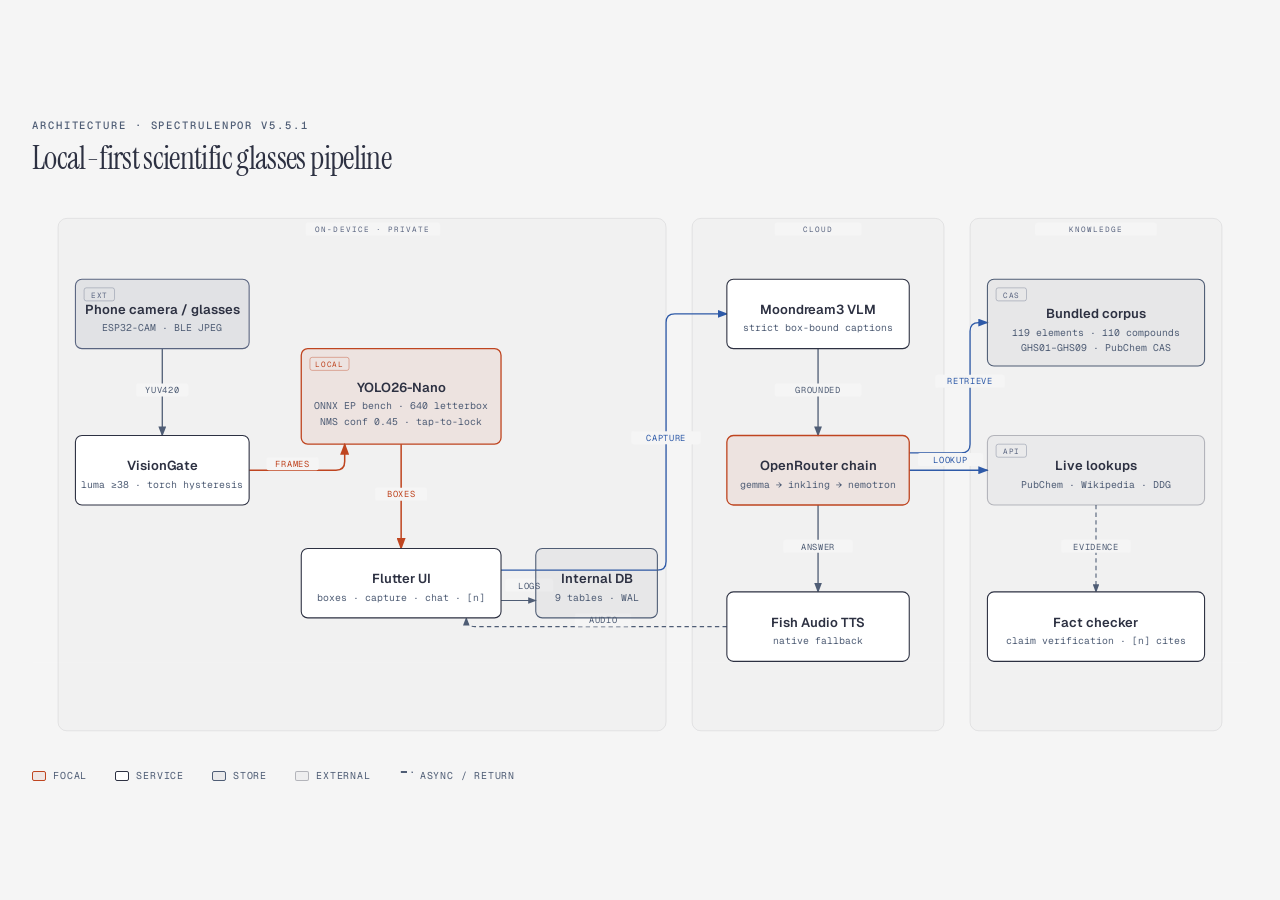
==== commit caa9b55b: "merge: reconcile docs branch with PR #7-#11 line; add hardware lock, pipeline swimlane, glasses scre" ====
--- a/docs/diagrams/architecture.html
+++ b/docs/diagrams/architecture.html
@@ -3,210 +3,188 @@
 <head>
   <meta charset="UTF-8">
   <meta name="viewport" content="width=device-width, initial-scale=1.0">
-  <title>SpectruLenPor system architecture</title>
+  <title>SpectruLenPor · Architecture</title>
   <link href="https://fonts.googleapis.com/css2?family=Instrument+Serif:ital@0;1&family=Geist:wght@400;500;600&family=Geist+Mono:wght@400;500;600&display=swap" rel="stylesheet">
   <style>
     *, *::before, *::after { box-sizing: border-box; margin: 0; padding: 0; }
     :root {
-      --color-paper:   #f5f5f5;   /* white-smoke */
-      --color-ink:     #2d3142;   /* jet-black */
-      --color-muted:   #4f5d75;   /* blue-slate */
+      --color-paper:   #f5f5f5;
+      --color-ink:     #2d3142;
+      --color-muted:   #4f5d75;
       --color-soft:    #5a6580;
-      --color-accent:  #bf4520;   /* burnt-tangerine */
-      --color-link:    #2e5aa8;
+      --color-accent:  #bf4520;
       --font-sans:     'Geist', system-ui, sans-serif;
-      --font-serif:    'Instrument Serif', 'Noto Serif', serif;
+      --font-serif:    'Instrument Serif', serif;
       --font-mono:     'Geist Mono', ui-monospace, monospace;
     }
-
     body {
       font-family: var(--font-sans);
       background: var(--color-paper);
       color: var(--color-ink);
       min-height: 100vh;
-      display: flex;
-      align-items: center;
-      justify-content: center;
+      display: flex; align-items: center; justify-content: center;
       padding: 3rem 2rem;
     }
-
-    .frame { max-width: 1200px; width: 100%; }
-    .diagram-container { width: 100%; overflow-x: auto; }
-
+    .frame { max-width: 1240px; width: 100%; }
     .eyebrow {
-      font-family: var(--font-mono);
-      font-size: 0.66rem;
-      font-weight: 500;
-      letter-spacing: 0.18em;
-      text-transform: uppercase;
-      color: var(--color-muted);
-      margin-bottom: 0.5rem;
+      font-family: var(--font-mono); font-size: 0.66rem; font-weight: 500;
+      letter-spacing: 0.18em; text-transform: uppercase;
+      color: var(--color-muted); margin-bottom: 0.5rem;
     }
-
     h1 {
       font-family: var(--font-serif);
       font-size: clamp(1.5rem, 2.4vw + 0.75rem, 2rem);
-      font-weight: 400;
-      letter-spacing: -0.02em;
-      line-height: 1.15;
-      color: var(--color-ink);
-      margin-bottom: 1.5rem;
+      font-weight: 400; letter-spacing: -0.02em; line-height: 1.15;
+      color: var(--color-ink); margin-bottom: 1.5rem;
     }
-
     svg { width: 100%; min-width: 960px; display: block; }
-    @media print {
-      .diagram-container { overflow-x: visible; }
-      svg { min-width: 0; }
+    .legend {
+      display: flex; gap: 1.75rem; flex-wrap: wrap; margin-top: 1.25rem;
+      font-family: var(--font-mono); font-size: 0.62rem; letter-spacing: 0.08em;
+      color: var(--color-muted);
     }
+    .legend span { display: inline-flex; align-items: center; gap: 0.45rem; }
+    .sw { width: 14px; height: 10px; border-radius: 2px; display: inline-block; }
   </style>
 </head>
 <body>
   <div class="frame">
-    <p class="eyebrow">Architecture &middot; Diagram Design</p>
-    <h1>SpectruLenPor &mdash; from glasses to grounded answer</h1>
+    <p class="eyebrow">Architecture · SpectruLenPor v5.5.1</p>
+    <h1>Local-first scientific glasses pipeline</h1>
 
-    <div class="diagram-container">
-      <svg viewBox="0 0 960 600" xmlns="http://www.w3.org/2000/svg" role="img" aria-labelledby="arch-title arch-desc">
-        <title id="arch-title">SpectruLenPor system architecture</title>
-        <desc id="arch-desc">System architecture of SpectruLenPor: an ESP32-CAM glasses capture end streams JPEG frames and UV/IR telemetry over BLE to the Flutter phone app, which runs VisionGate and YOLO26-Nano on-device, sends selected crops through the Moondream3 and OpenRouter VLM cascade with SQLite-backed RAG from PubChem and Wikipedia, and speaks the cited answer through Fish Audio TTS.</desc>
-        <defs>
-          <marker id="arrow" markerWidth="8" markerHeight="6" refX="7" refY="3" orient="auto"><polygon points="0 0, 8 3, 0 6" fill="#4f5d75"/></marker>
-          <marker id="arrow-accent" markerWidth="8" markerHeight="6" refX="7" refY="3" orient="auto"><polygon points="0 0, 8 3, 0 6" fill="#bf4520"/></marker>
-          <marker id="arrow-link" markerWidth="8" markerHeight="6" refX="7" refY="3" orient="auto"><polygon points="0 0, 8 3, 0 6" fill="#2e5aa8"/></marker>
-        </defs>
+    <svg viewBox="0 80 1120 505" xmlns="http://www.w3.org/2000/svg" role="img" aria-labelledby="arch-title arch-desc">
+      <title id="arch-title">SpectruLenPor architecture</title>
+      <desc id="arch-desc">Camera or BLE glasses frames pass VisionGate into the on-device YOLO26-Nano detector; the Flutter UI captures and sends frames to Moondream3 and the OpenRouter reasoning chain, which retrieves context from the bundled CAS-annotated corpus and live lookups; answers stream back with citations and Fish Audio TTS, while a 9-table internal database logs the session.</desc>
+      <defs>
+        <marker id="arrow" markerWidth="8" markerHeight="6" refX="7" refY="3" orient="auto"><polygon points="0 0, 8 3, 0 6" fill="#4f5d75"/></marker>
+        <marker id="arrow-accent" markerWidth="8" markerHeight="6" refX="7" refY="3" orient="auto"><polygon points="0 0, 8 3, 0 6" fill="#bf4520"/></marker>
+        <marker id="arrow-link" markerWidth="8" markerHeight="6" refX="7" refY="3" orient="auto"><polygon points="0 0, 8 3, 0 6" fill="#2e5aa8"/></marker>
+      </defs>
 
-        <rect width="100%" height="100%" fill="#f5f5f5"/>
+      <rect width="100%" height="100%" fill="#f5f5f5"/>
 
-        <!-- ================= ZONES (painted first) ================= -->
-        <rect x="40" y="96" width="200" height="136" rx="8" fill="rgba(45,49,66,0.02)" stroke="rgba(45,49,66,0.10)" stroke-width="0.8"/>
-        <rect x="96" y="100" width="88" height="12" rx="2" fill="#f5f5f5"/>
-        <text x="140" y="109" fill="#5a6580" font-size="7" font-family="'Geist Mono', ui-monospace, monospace" text-anchor="middle" letter-spacing="0.14em">GLASSES &middot; CAPTURE</text>
+      <!-- zones (before arrows and nodes) -->
+      <rect x="24" y="96" width="560" height="472" rx="8" fill="rgba(45,49,66,0.02)" stroke="rgba(45,49,66,0.10)" stroke-width="0.8"/>
+      <rect x="252" y="100" width="124" height="12" rx="2" fill="#f5f5f5"/>
+      <text x="314" y="109" fill="#5a6580" font-size="7" font-family="'Geist Mono', monospace" text-anchor="middle" letter-spacing="0.14em">ON-DEVICE · PRIVATE</text>
 
-        <rect x="264" y="96" width="392" height="380" rx="8" fill="rgba(45,49,66,0.02)" stroke="rgba(45,49,66,0.10)" stroke-width="0.8"/>
-        <rect x="380" y="100" width="160" height="12" rx="2" fill="#f5f5f5"/>
-        <text x="460" y="109" fill="#5a6580" font-size="7" font-family="'Geist Mono', ui-monospace, monospace" text-anchor="middle" letter-spacing="0.14em">PHONE APP &middot; ALL PROCESSING</text>
+      <rect x="608" y="96" width="232" height="472" rx="8" fill="rgba(45,49,66,0.02)" stroke="rgba(45,49,66,0.10)" stroke-width="0.8"/>
+      <rect x="684" y="100" width="80" height="12" rx="2" fill="#f5f5f5"/>
+      <text x="724" y="109" fill="#5a6580" font-size="7" font-family="'Geist Mono', monospace" text-anchor="middle" letter-spacing="0.14em">CLOUD</text>
 
-        <rect x="680" y="96" width="240" height="380" rx="8" fill="rgba(45,49,66,0.02)" stroke="rgba(45,49,66,0.10)" stroke-width="0.8"/>
-        <rect x="744" y="100" width="112" height="12" rx="2" fill="#f5f5f5"/>
-        <text x="800" y="109" fill="#5a6580" font-size="7" font-family="'Geist Mono', ui-monospace, monospace" text-anchor="middle" letter-spacing="0.14em">CLOUD &middot; EXTERNAL</text>
+      <rect x="864" y="96" width="232" height="472" rx="8" fill="rgba(45,49,66,0.02)" stroke="rgba(45,49,66,0.10)" stroke-width="0.8"/>
+      <rect x="924" y="100" width="112" height="12" rx="2" fill="#f5f5f5"/>
+      <text x="980" y="109" fill="#5a6580" font-size="7" font-family="'Geist Mono', monospace" text-anchor="middle" letter-spacing="0.14em">KNOWLEDGE</text>
 
-        <!-- ================= ARROWS (before nodes) ================= -->
-        <!-- 1. Glasses -> VisionGate : BLE JPEG -->
-        <line x1="224" y1="172" x2="288" y2="172" stroke="#4f5d75" stroke-width="1.2" marker-end="url(#arrow)"/>
-        <rect x="232" y="154" width="48" height="12" rx="2" fill="#f5f5f5"/>
-        <text x="256" y="163" fill="#5a6580" font-size="8" font-family="'Geist Mono', ui-monospace, monospace" text-anchor="middle" letter-spacing="0.06em">BLE JPEG</text>
+      <!-- arrows (behind nodes) -->
+      <line x1="120" y1="216" x2="120" y2="296" stroke="#4f5d75" stroke-width="1.2" marker-end="url(#arrow)"/>
+      <path d="M 200,328 H 280 Q 288,328 288,320 V 304" fill="none" stroke="#bf4520" stroke-width="1.4" marker-end="url(#arrow-accent)"/>
+      <line x1="340" y1="304" x2="340" y2="400" stroke="#bf4520" stroke-width="1.4" marker-end="url(#arrow-accent)"/>
+      <path d="M 432,420 H 576 Q 584,420 584,412 V 192 Q 584,184 592,184 H 640" fill="none" stroke="#2e5aa8" stroke-width="1.2" marker-end="url(#arrow-link)"/>
+      <line x1="724" y1="216" x2="724" y2="296" stroke="#4f5d75" stroke-width="1.2" marker-end="url(#arrow)"/>
+      <path d="M 808,312 H 856 Q 864,312 864,304 V 200 Q 864,192 872,192 H 880" fill="none" stroke="#2e5aa8" stroke-width="1.2" marker-end="url(#arrow-link)"/>
+      <line x1="808" y1="328" x2="880" y2="328" stroke="#2e5aa8" stroke-width="1.2" marker-end="url(#arrow-link)"/>
+      <line x1="724" y1="360" x2="724" y2="440" stroke="#4f5d75" stroke-width="1.2" marker-end="url(#arrow)"/>
+      <path d="M 640,472 H 408 Q 400,472 400,464" fill="none" stroke="#4f5d75" stroke-width="1" stroke-dasharray="4,3" marker-end="url(#arrow)"/>
+      <line x1="432" y1="448" x2="464" y2="448" stroke="#4f5d75" stroke-width="1" marker-end="url(#arrow)"/>
+      <line x1="980" y1="360" x2="980" y2="440" stroke="#4f5d75" stroke-width="1" stroke-dasharray="4,3" marker-end="url(#arrow)"/>
 
-        <!-- 2. VisionGate -> YOLO26-Nano -->
-        <line x1="440" y1="172" x2="464" y2="172" stroke="#4f5d75" stroke-width="1.2" marker-end="url(#arrow)"/>
+      <!-- arrow labels -->
+      <rect x="96" y="248" width="48" height="12" rx="2" fill="#f5f5f5"/>
+      <text x="120" y="257" fill="#4f5d75" font-size="8" font-family="'Geist Mono', monospace" text-anchor="middle" letter-spacing="0.08em">YUV420</text>
+      <rect x="216" y="316" width="48" height="12" rx="2" fill="#f5f5f5"/>
+      <text x="240" y="325" fill="#bf4520" font-size="8" font-family="'Geist Mono', monospace" text-anchor="middle" letter-spacing="0.08em">FRAMES</text>
+      <rect x="316" y="344" width="48" height="12" rx="2" fill="#f5f5f5"/>
+      <text x="340" y="353" fill="#bf4520" font-size="8" font-family="'Geist Mono', monospace" text-anchor="middle" letter-spacing="0.08em">BOXES</text>
+      <rect x="552" y="292" width="64" height="12" rx="2" fill="#f5f5f5"/>
+      <text x="584" y="301" fill="#2e5aa8" font-size="8" font-family="'Geist Mono', monospace" text-anchor="middle" letter-spacing="0.08em">CAPTURE</text>
+      <rect x="684" y="248" width="80" height="12" rx="2" fill="#f5f5f5"/>
+      <text x="724" y="257" fill="#4f5d75" font-size="8" font-family="'Geist Mono', monospace" text-anchor="middle" letter-spacing="0.08em">GROUNDED</text>
+      <rect x="832" y="240" width="64" height="12" rx="2" fill="#f5f5f5"/>
+      <text x="864" y="249" fill="#2e5aa8" font-size="8" font-family="'Geist Mono', monospace" text-anchor="middle" letter-spacing="0.08em">RETRIEVE</text>
+      <rect x="816" y="312" width="60" height="12" rx="2" fill="#f5f5f5"/>
+      <text x="846" y="321" fill="#2e5aa8" font-size="8" font-family="'Geist Mono', monospace" text-anchor="middle" letter-spacing="0.08em">LOOKUP</text>
+      <rect x="692" y="392" width="64" height="12" rx="2" fill="#f5f5f5"/>
+      <text x="724" y="401" fill="#4f5d75" font-size="8" font-family="'Geist Mono', monospace" text-anchor="middle" letter-spacing="0.08em">ANSWER</text>
+      <rect x="500" y="460" width="52" height="12" rx="2" fill="#f5f5f5"/>
+      <text x="526" y="469" fill="#4f5d75" font-size="8" font-family="'Geist Mono', monospace" text-anchor="middle" letter-spacing="0.08em">AUDIO</text>
+      <rect x="436" y="428" width="44" height="12" rx="2" fill="#f5f5f5"/>
+      <text x="458" y="437" fill="#4f5d75" font-size="8" font-family="'Geist Mono', monospace" text-anchor="middle" letter-spacing="0.08em">LOGS</text>
+      <rect x="948" y="392" width="64" height="12" rx="2" fill="#f5f5f5"/>
+      <text x="980" y="401" fill="#4f5d75" font-size="8" font-family="'Geist Mono', monospace" text-anchor="middle" letter-spacing="0.08em">EVIDENCE</text>
 
-        <!-- 3. YOLO26-Nano -> VLM cascade : box crop -->
-        <line x1="536" y1="208" x2="536" y2="256" stroke="#4f5d75" stroke-width="1.2" marker-end="url(#arrow)"/>
-        <rect x="542" y="222" width="44" height="12" rx="2" fill="#f5f5f5"/>
-        <text x="564" y="231" fill="#5a6580" font-size="8" font-family="'Geist Mono', ui-monospace, monospace" text-anchor="start" letter-spacing="0.06em">BOX CROP</text>
+      <!-- node: capture sources (input) -->
+      <rect x="40" y="152" width="160" height="64" rx="6" fill="rgba(79,93,117,0.10)" stroke="#5a6580" stroke-width="1"/>
+      <rect x="48" y="160" width="28" height="12" rx="2" fill="transparent" stroke="rgba(90,101,128,0.40)" stroke-width="0.8"/>
+      <text x="62" y="169" fill="#5a6580" font-size="7" font-family="'Geist Mono', monospace" text-anchor="middle" letter-spacing="0.08em">EXT</text>
+      <text x="120" y="184" fill="#2d3142" font-size="12" font-weight="600" font-family="'Geist', sans-serif" text-anchor="middle">Phone camera / glasses</text>
+      <text x="120" y="200" fill="#4f5d75" font-size="9" font-family="'Geist Mono', monospace" text-anchor="middle">ESP32-CAM · BLE JPEG</text>
 
-        <!-- 4. VLM cascade -> OpenRouter : HTTPS -->
-        <path d="M 608,288 H 664 Q 672,288 672,280 V 176 Q 672,168 680,168 H 704" fill="none" stroke="#2e5aa8" stroke-width="1.2" marker-end="url(#arrow-link)"/>
+      <!-- node: VisionGate (backend) -->
+      <rect x="40" y="296" width="160" height="64" rx="6" fill="#ffffff" stroke="#2d3142" stroke-width="1"/>
+      <text x="120" y="328" fill="#2d3142" font-size="12" font-weight="600" font-family="'Geist', sans-serif" text-anchor="middle">VisionGate</text>
+      <text x="120" y="344" fill="#4f5d75" font-size="9" font-family="'Geist Mono', monospace" text-anchor="middle">luma ≥38 · torch hysteresis</text>
 
-        <!-- 5. VLM cascade -> SQLite store : RAG -->
-        <line x1="536" y1="344" x2="536" y2="392" stroke="#4f5d75" stroke-width="1.2" marker-end="url(#arrow)"/>
-        <rect x="542" y="358" width="36" height="12" rx="2" fill="#f5f5f5"/>
-        <text x="548" y="367" fill="#5a6580" font-size="8" font-family="'Geist Mono', ui-monospace, monospace" text-anchor="start" letter-spacing="0.06em">RAG</text>
+      <!-- node: YOLO26-Nano (focal) -->
+      <rect x="248" y="216" width="184" height="88" rx="6" fill="rgba(191,69,32,0.08)" stroke="#bf4520" stroke-width="1.2"/>
+      <rect x="256" y="224" width="36" height="12" rx="2" fill="transparent" stroke="rgba(191,69,32,0.45)" stroke-width="0.8"/>
+      <text x="274" y="233" fill="#bf4520" font-size="7" font-family="'Geist Mono', monospace" text-anchor="middle" letter-spacing="0.08em">LOCAL</text>
+      <text x="340" y="256" fill="#2d3142" font-size="12" font-weight="600" font-family="'Geist', sans-serif" text-anchor="middle">YOLO26-Nano</text>
+      <text x="340" y="272" fill="#4f5d75" font-size="9" font-family="'Geist Mono', monospace" text-anchor="middle">ONNX EP bench · 640 letterbox</text>
+      <text x="340" y="286" fill="#4f5d75" font-size="9" font-family="'Geist Mono', monospace" text-anchor="middle">NMS conf 0.45 · tap-to-lock</text>
 
-        <!-- 6. SQLite store -> PubChem/Wikipedia : HTTPS (hops over the speech corridor) -->
-        <path d="M 608,420 H 652 Q 660,420 660,412 V 376 a 8,8 0 0,1 0,-16 V 296 a 8,8 0 0,1 0,-16 V 280 Q 660,272 668,272 H 704" fill="none" stroke="#2e5aa8" stroke-width="1.2" marker-end="url(#arrow-link)"/>
+      <!-- node: Flutter UI (backend) -->
+      <rect x="248" y="400" width="184" height="64" rx="6" fill="#ffffff" stroke="#2d3142" stroke-width="1"/>
+      <text x="340" y="432" fill="#2d3142" font-size="12" font-weight="600" font-family="'Geist', sans-serif" text-anchor="middle">Flutter UI</text>
+      <text x="340" y="448" fill="#4f5d75" font-size="9" font-family="'Geist Mono', monospace" text-anchor="middle">boxes · capture · chat · [n]</text>
 
-        <!-- 7. Speech out -> Fish Audio : HTTPS -->
-        <path d="M 364,344 V 360 Q 364,368 372,368 H 780 Q 788,368 788,360 V 304" fill="none" stroke="#2e5aa8" stroke-width="1.2" marker-end="url(#arrow-link)"/>
+      <!-- node: internal DB (store) -->
+      <rect x="464" y="400" width="112" height="64" rx="6" fill="rgba(45,49,66,0.05)" stroke="#4f5d75" stroke-width="1"/>
+      <text x="520" y="432" fill="#2d3142" font-size="12" font-weight="600" font-family="'Geist', sans-serif" text-anchor="middle">Internal DB</text>
+      <text x="520" y="448" fill="#4f5d75" font-size="9" font-family="'Geist Mono', monospace" text-anchor="middle">9 tables · WAL</text>
 
-        <!-- ================= NODES ================= -->
-        <!-- ESP32-CAM glasses (input) -->
-        <rect x="56" y="136" width="168" height="96" rx="6" fill="#f5f5f5"/>
-        <rect x="56" y="136" width="168" height="96" rx="6" fill="rgba(79,93,117,0.10)" stroke="#5a6580" stroke-width="1"/>
-        <rect x="64" y="142" width="28" height="12" rx="2" fill="transparent" stroke="rgba(90,101,128,0.40)" stroke-width="0.8"/>
-        <text x="78" y="151" fill="rgba(90,101,128,0.80)" font-size="7" font-family="'Geist Mono', ui-monospace, monospace" text-anchor="middle" letter-spacing="0.08em">INPUT</text>
-        <text x="140" y="186" fill="#2d3142" font-size="12" font-weight="600" font-family="'Geist', system-ui, sans-serif" text-anchor="middle">ESP32-CAM glasses</text>
-        <text x="140" y="202" fill="#4f5d75" font-size="9" font-family="'Geist Mono', ui-monospace, monospace" text-anchor="middle">OV2640 &middot; UV/IR &middot; BLE</text>
+      <!-- node: Moondream3 (backend) -->
+      <rect x="640" y="152" width="168" height="64" rx="6" fill="#ffffff" stroke="#2d3142" stroke-width="1"/>
+      <text x="724" y="184" fill="#2d3142" font-size="12" font-weight="600" font-family="'Geist', sans-serif" text-anchor="middle">Moondream3 VLM</text>
+      <text x="724" y="200" fill="#4f5d75" font-size="9" font-family="'Geist Mono', monospace" text-anchor="middle">strict box-bound captions</text>
 
-        <!-- VisionGate (backend) -->
-        <rect x="288" y="136" width="152" height="72" rx="6" fill="#f5f5f5"/>
-        <rect x="288" y="136" width="152" height="72" rx="6" fill="#ffffff" stroke="#2d3142" stroke-width="1"/>
-        <rect x="296" y="142" width="28" height="12" rx="2" fill="transparent" stroke="rgba(45,49,66,0.40)" stroke-width="0.8"/>
-        <text x="310" y="151" fill="rgba(45,49,66,0.80)" font-size="7" font-family="'Geist Mono', ui-monospace, monospace" text-anchor="middle" letter-spacing="0.08em">GATE</text>
-        <text x="364" y="174" fill="#2d3142" font-size="12" font-weight="600" font-family="'Geist', system-ui, sans-serif" text-anchor="middle">VisionGate</text>
-        <text x="364" y="190" fill="#4f5d75" font-size="9" font-family="'Geist Mono', ui-monospace, monospace" text-anchor="middle">brightness &middot; blur</text>
+      <!-- node: OpenRouter chain (focal) -->
+      <rect x="640" y="296" width="168" height="64" rx="6" fill="rgba(191,69,32,0.08)" stroke="#bf4520" stroke-width="1.2"/>
+      <text x="724" y="328" fill="#2d3142" font-size="12" font-weight="600" font-family="'Geist', sans-serif" text-anchor="middle">OpenRouter chain</text>
+      <text x="724" y="344" fill="#4f5d75" font-size="9" font-family="'Geist Mono', monospace" text-anchor="middle">gemma → inkling → nemotron</text>
 
-        <!-- YOLO26-Nano (focal) -->
-        <rect x="464" y="136" width="144" height="72" rx="6" fill="#f5f5f5"/>
-        <rect x="464" y="136" width="144" height="72" rx="6" fill="rgba(191,69,32,0.08)" stroke="#bf4520" stroke-width="1"/>
-        <rect x="472" y="142" width="28" height="12" rx="2" fill="transparent" stroke="rgba(191,69,32,0.40)" stroke-width="0.8"/>
-        <text x="486" y="151" fill="rgba(191,69,32,0.80)" font-size="7" font-family="'Geist Mono', ui-monospace, monospace" text-anchor="middle" letter-spacing="0.08em">LOCAL</text>
-        <text x="536" y="174" fill="#2d3142" font-size="12" font-weight="600" font-family="'Geist', system-ui, sans-serif" text-anchor="middle">YOLO26-Nano</text>
-        <text x="536" y="190" fill="#4f5d75" font-size="9" font-family="'Geist Mono', ui-monospace, monospace" text-anchor="middle">640 letterbox &middot; NMS</text>
+      <!-- node: TTS (backend) -->
+      <rect x="640" y="440" width="168" height="64" rx="6" fill="#ffffff" stroke="#2d3142" stroke-width="1"/>
+      <text x="724" y="472" fill="#2d3142" font-size="12" font-weight="600" font-family="'Geist', sans-serif" text-anchor="middle">Fish Audio TTS</text>
+      <text x="724" y="488" fill="#4f5d75" font-size="9" font-family="'Geist Mono', monospace" text-anchor="middle">native fallback</text>
 
-        <!-- Speech out (backend) -->
-        <rect x="288" y="256" width="152" height="88" rx="6" fill="#f5f5f5"/>
-        <rect x="288" y="256" width="152" height="88" rx="6" fill="#ffffff" stroke="#2d3142" stroke-width="1"/>
-        <rect x="296" y="262" width="28" height="12" rx="2" fill="transparent" stroke="rgba(45,49,66,0.40)" stroke-width="0.8"/>
-        <text x="310" y="271" fill="rgba(45,49,66,0.80)" font-size="7" font-family="'Geist Mono', ui-monospace, monospace" text-anchor="middle" letter-spacing="0.08em">TTS</text>
-        <text x="364" y="300" fill="#2d3142" font-size="12" font-weight="600" font-family="'Geist', system-ui, sans-serif" text-anchor="middle">Speech out</text>
-        <text x="364" y="316" fill="#4f5d75" font-size="9" font-family="'Geist Mono', ui-monospace, monospace" text-anchor="middle">Fish Audio &middot; native</text>
+      <!-- node: bundled corpus (store) -->
+      <rect x="880" y="152" width="200" height="80" rx="6" fill="rgba(45,49,66,0.05)" stroke="#4f5d75" stroke-width="1"/>
+      <rect x="888" y="160" width="28" height="12" rx="2" fill="transparent" stroke="rgba(90,101,128,0.40)" stroke-width="0.8"/>
+      <text x="902" y="169" fill="#5a6580" font-size="7" font-family="'Geist Mono', monospace" text-anchor="middle" letter-spacing="0.08em">CAS</text>
+      <text x="980" y="188" fill="#2d3142" font-size="12" font-weight="600" font-family="'Geist', sans-serif" text-anchor="middle">Bundled corpus</text>
+      <text x="980" y="204" fill="#4f5d75" font-size="9" font-family="'Geist Mono', monospace" text-anchor="middle">119 elements · 110 compounds</text>
+      <text x="980" y="218" fill="#4f5d75" font-size="9" font-family="'Geist Mono', monospace" text-anchor="middle">GHS01–GHS09 · PubChem CAS</text>
 
-        <!-- VLM cascade (backend) -->
-        <rect x="456" y="256" width="152" height="88" rx="6" fill="#f5f5f5"/>
-        <rect x="456" y="256" width="152" height="88" rx="6" fill="#ffffff" stroke="#2d3142" stroke-width="1"/>
-        <rect x="464" y="262" width="28" height="12" rx="2" fill="transparent" stroke="rgba(45,49,66,0.40)" stroke-width="0.8"/>
-        <text x="478" y="271" fill="rgba(45,49,66,0.80)" font-size="7" font-family="'Geist Mono', ui-monospace, monospace" text-anchor="middle" letter-spacing="0.08em">VLM</text>
-        <text x="532" y="300" fill="#2d3142" font-size="12" font-weight="600" font-family="'Geist', system-ui, sans-serif" text-anchor="middle">VLM cascade</text>
-        <text x="532" y="316" fill="#4f5d75" font-size="9" font-family="'Geist Mono', ui-monospace, monospace" text-anchor="middle">Moondream3 &rarr; router</text>
+      <!-- node: live lookups (external) -->
+      <rect x="880" y="296" width="200" height="64" rx="6" fill="rgba(45,49,66,0.03)" stroke="rgba(45,49,66,0.30)" stroke-width="1"/>
+      <rect x="888" y="304" width="28" height="12" rx="2" fill="transparent" stroke="rgba(90,101,128,0.40)" stroke-width="0.8"/>
+      <text x="902" y="313" fill="#5a6580" font-size="7" font-family="'Geist Mono', monospace" text-anchor="middle" letter-spacing="0.08em">API</text>
+      <text x="980" y="328" fill="#2d3142" font-size="12" font-weight="600" font-family="'Geist', sans-serif" text-anchor="middle">Live lookups</text>
+      <text x="980" y="344" fill="#4f5d75" font-size="9" font-family="'Geist Mono', monospace" text-anchor="middle">PubChem · Wikipedia · DDG</text>
 
-        <!-- SQLite WAL store (store) -->
-        <rect x="288" y="392" width="320" height="56" rx="6" fill="#f5f5f5"/>
-        <rect x="288" y="392" width="320" height="56" rx="6" fill="rgba(45,49,66,0.05)" stroke="#4f5d75" stroke-width="1"/>
-        <rect x="296" y="398" width="28" height="12" rx="2" fill="transparent" stroke="rgba(79,93,117,0.40)" stroke-width="0.8"/>
-        <text x="310" y="407" fill="rgba(79,93,117,0.80)" font-size="7" font-family="'Geist Mono', ui-monospace, monospace" text-anchor="middle" letter-spacing="0.08em">STORE</text>
-        <text x="448" y="420" fill="#2d3142" font-size="12" font-weight="600" font-family="'Geist', system-ui, sans-serif" text-anchor="middle">SQLite WAL knowledge store</text>
-        <text x="448" y="436" fill="#4f5d75" font-size="9" font-family="'Geist Mono', ui-monospace, monospace" text-anchor="middle">9 tables &middot; TTL cache</text>
+      <!-- node: fact checker (backend) -->
+      <rect x="880" y="440" width="200" height="64" rx="6" fill="#ffffff" stroke="#2d3142" stroke-width="1"/>
+      <text x="980" y="472" fill="#2d3142" font-size="12" font-weight="600" font-family="'Geist', sans-serif" text-anchor="middle">Fact checker</text>
+      <text x="980" y="488" fill="#4f5d75" font-size="9" font-family="'Geist Mono', monospace" text-anchor="middle">claim verification · [n] cites</text>
+    </svg>
 
-        <!-- OpenRouter (external) -->
-        <rect x="704" y="136" width="192" height="64" rx="6" fill="#f5f5f5"/>
-        <rect x="704" y="136" width="192" height="64" rx="6" fill="rgba(45,49,66,0.03)" stroke="rgba(45,49,66,0.30)" stroke-width="1"/>
-        <rect x="712" y="142" width="28" height="12" rx="2" fill="transparent" stroke="rgba(45,49,66,0.40)" stroke-width="0.8"/>
-        <text x="726" y="151" fill="rgba(45,49,66,0.80)" font-size="7" font-family="'Geist Mono', ui-monospace, monospace" text-anchor="middle" letter-spacing="0.08em">API</text>
-        <text x="800" y="168" fill="#2d3142" font-size="12" font-weight="600" font-family="'Geist', system-ui, sans-serif" text-anchor="middle">OpenRouter</text>
-        <text x="800" y="184" fill="#4f5d75" font-size="9" font-family="'Geist Mono', ui-monospace, monospace" text-anchor="middle">chat &middot; VLM routes</text>
-
-        <!-- PubChem / Wikipedia (external) -->
-        <rect x="704" y="240" width="192" height="64" rx="6" fill="#f5f5f5"/>
-        <rect x="704" y="240" width="192" height="64" rx="6" fill="rgba(45,49,66,0.03)" stroke="rgba(45,49,66,0.30)" stroke-width="1"/>
-        <rect x="712" y="246" width="28" height="12" rx="2" fill="transparent" stroke="rgba(45,49,66,0.40)" stroke-width="0.8"/>
-        <text x="726" y="255" fill="rgba(45,49,66,0.80)" font-size="7" font-family="'Geist Mono', ui-monospace, monospace" text-anchor="middle" letter-spacing="0.08em">API</text>
-        <text x="800" y="272" fill="#2d3142" font-size="12" font-weight="600" font-family="'Geist', system-ui, sans-serif" text-anchor="middle">PubChem &middot; Wikipedia</text>
-        <text x="800" y="288" fill="#4f5d75" font-size="9" font-family="'Geist Mono', ui-monospace, monospace" text-anchor="middle">RAG &middot; GHS &middot; CAS</text>
-
-        <!-- Fish Audio (external) -->
-        <rect x="704" y="336" width="192" height="64" rx="6" fill="#f5f5f5"/>
-        <rect x="704" y="336" width="192" height="64" rx="6" fill="rgba(45,49,66,0.03)" stroke="rgba(45,49,66,0.30)" stroke-width="1"/>
-        <rect x="712" y="342" width="28" height="12" rx="2" fill="transparent" stroke="rgba(45,49,66,0.40)" stroke-width="0.8"/>
-        <text x="726" y="351" fill="rgba(45,49,66,0.80)" font-size="7" font-family="'Geist Mono', ui-monospace, monospace" text-anchor="middle" letter-spacing="0.08em">API</text>
-        <text x="800" y="368" fill="#2d3142" font-size="12" font-weight="600" font-family="'Geist', system-ui, sans-serif" text-anchor="middle">Fish Audio</text>
-        <text x="800" y="384" fill="#4f5d75" font-size="9" font-family="'Geist Mono', ui-monospace, monospace" text-anchor="middle">EN / AR voices</text>
-
-        <!-- ================= LEGEND ================= -->
-        <line x1="40" y1="524" x2="920" y2="524" stroke="rgba(45,49,66,0.10)" stroke-width="0.8"/>
-        <text x="40" y="548" fill="#4f5d75" font-size="8" font-family="'Geist Mono', ui-monospace, monospace" letter-spacing="0.14em">LEGEND</text>
-        <rect x="120" y="552" width="12" height="12" rx="2" fill="rgba(191,69,32,0.08)" stroke="#bf4520" stroke-width="1"/>
-        <text x="138" y="562" fill="#4f5d75" font-size="8" font-family="'Geist Mono', ui-monospace, monospace" letter-spacing="0.08em">FOCAL</text>
-        <rect x="216" y="552" width="12" height="12" rx="2" fill="#ffffff" stroke="#2d3142" stroke-width="1"/>
-        <text x="234" y="562" fill="#4f5d75" font-size="8" font-family="'Geist Mono', ui-monospace, monospace" letter-spacing="0.08em">ON-DEVICE</text>
-        <rect x="348" y="552" width="12" height="12" rx="2" fill="rgba(45,49,66,0.05)" stroke="#4f5d75" stroke-width="1"/>
-        <text x="366" y="562" fill="#4f5d75" font-size="8" font-family="'Geist Mono', ui-monospace, monospace" letter-spacing="0.08em">STORE</text>
-        <rect x="448" y="552" width="12" height="12" rx="2" fill="rgba(45,49,66,0.03)" stroke="rgba(45,49,66,0.30)" stroke-width="1"/>
-        <text x="466" y="562" fill="#4f5d75" font-size="8" font-family="'Geist Mono', ui-monospace, monospace" letter-spacing="0.08em">EXTERNAL</text>
-        <rect x="568" y="552" width="12" height="12" rx="2" fill="rgba(79,93,117,0.10)" stroke="#5a6580" stroke-width="1"/>
-        <text x="586" y="562" fill="#4f5d75" font-size="8" font-family="'Geist Mono', ui-monospace, monospace" letter-spacing="0.08em">CAPTURE INPUT</text>
-        <line x1="728" y1="554" x2="756" y2="554" stroke="#2e5aa8" stroke-width="1.2" marker-end="url(#arrow-link)"/>
-        <text x="764" y="562" fill="#4f5d75" font-size="8" font-family="'Geist Mono', ui-monospace, monospace" letter-spacing="0.08em">HTTPS</text>
-      </svg>
+    <div class="legend">
+      <span><i class="sw" style="background:rgba(191,69,32,0.08);border:1px solid #bf4520;"></i>FOCAL</span>
+      <span><i class="sw" style="background:#ffffff;border:1px solid #2d3142;"></i>SERVICE</span>
+      <span><i class="sw" style="background:rgba(45,49,66,0.05);border:1px solid #4f5d75;"></i>STORE</span>
+      <span><i class="sw" style="background:rgba(45,49,66,0.03);border:1px solid rgba(45,49,66,0.30);"></i>EXTERNAL</span>
+      <span><i class="sw" style="background:none;border-top:2px dashed #4f5d75;"></i>ASYNC / RETURN</span>
     </div>
   </div>
 </body>
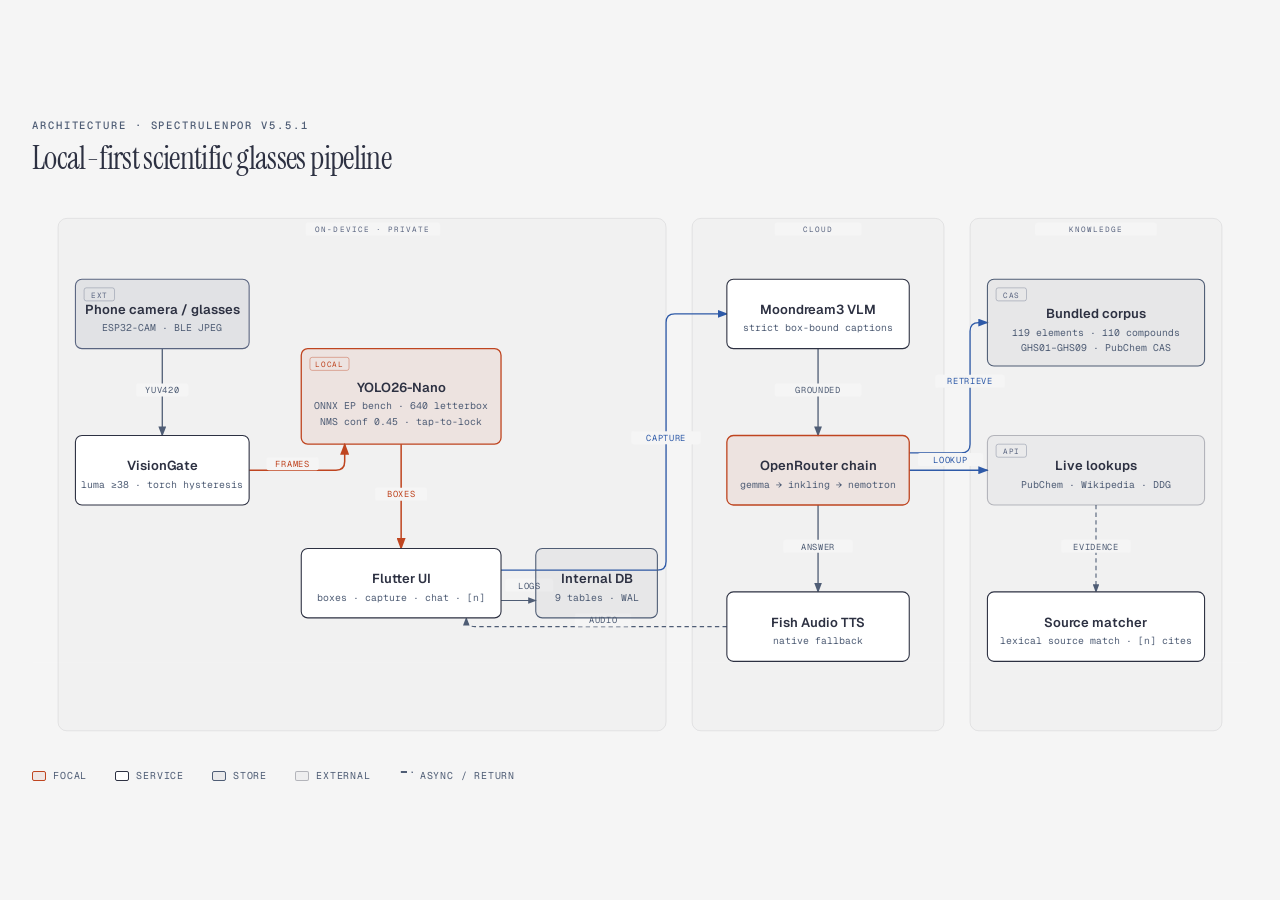
==== commit 7571c0fc: "docs(project): document current architecture, provenance and validation Refresh the project README, " ====
--- a/docs/diagrams/architecture.html
+++ b/docs/diagrams/architecture.html
@@ -175,8 +175,8 @@
 
       <!-- node: fact checker (backend) -->
       <rect x="880" y="440" width="200" height="64" rx="6" fill="#ffffff" stroke="#2d3142" stroke-width="1"/>
-      <text x="980" y="472" fill="#2d3142" font-size="12" font-weight="600" font-family="'Geist', sans-serif" text-anchor="middle">Fact checker</text>
-      <text x="980" y="488" fill="#4f5d75" font-size="9" font-family="'Geist Mono', monospace" text-anchor="middle">claim verification · [n] cites</text>
+      <text x="980" y="472" fill="#2d3142" font-size="12" font-weight="600" font-family="'Geist', sans-serif" text-anchor="middle">Source matcher</text>
+      <text x="980" y="488" fill="#4f5d75" font-size="9" font-family="'Geist Mono', monospace" text-anchor="middle">lexical source match · [n] cites</text>
     </svg>
 
     <div class="legend">
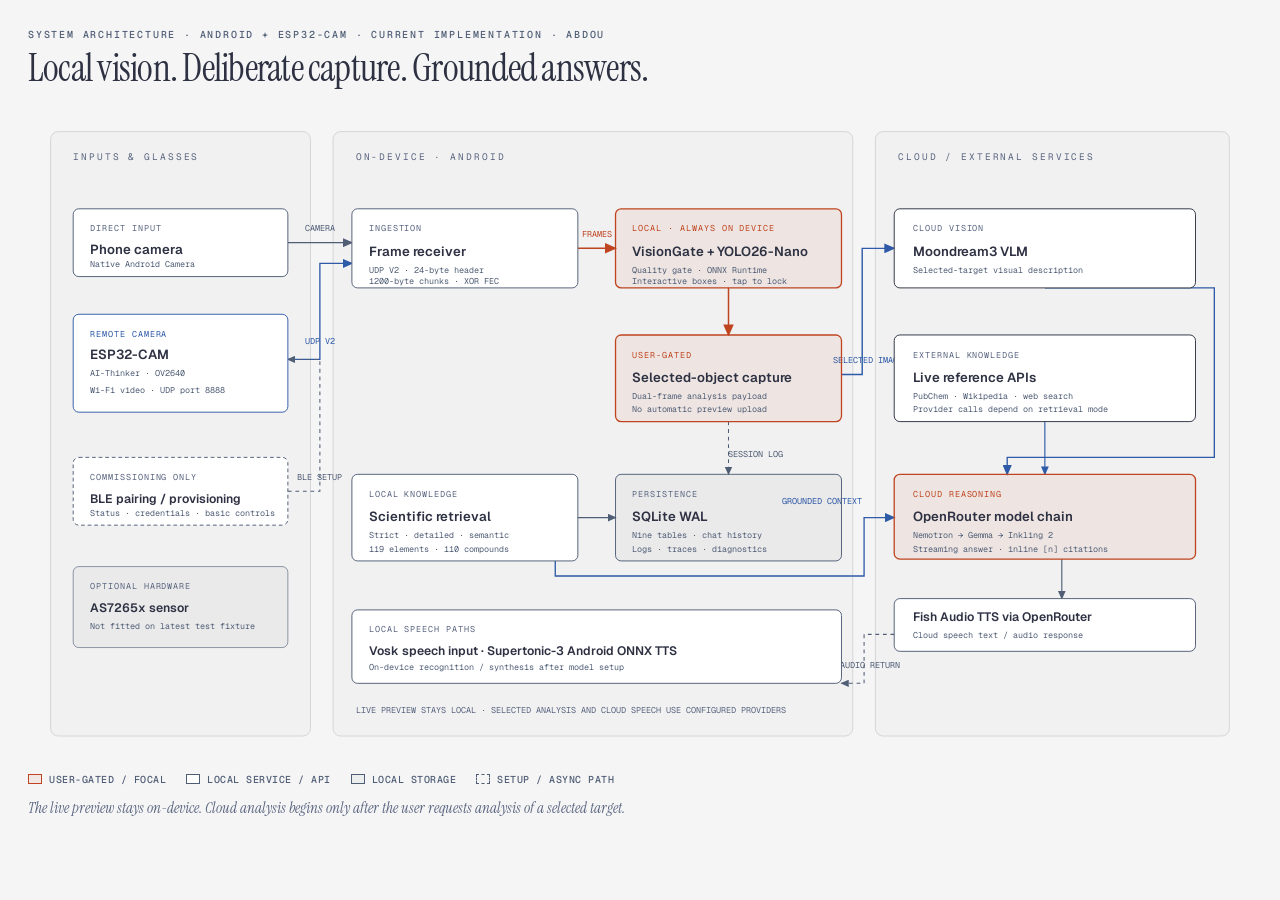
==== commit 98ccf0f5: "docs(diagrams): redraw system, pipeline and scientific RAG maps Replace outdated component and trans" ====
--- a/docs/diagrams/architecture.html
+++ b/docs/diagrams/architecture.html
@@ -1,191 +1,179 @@
-<!DOCTYPE html>
+<!doctype html>
 <html lang="en">
 <head>
-  <meta charset="UTF-8">
-  <meta name="viewport" content="width=device-width, initial-scale=1.0">
-  <title>SpectruLenPor · Architecture</title>
-  <link href="https://fonts.googleapis.com/css2?family=Instrument+Serif:ital@0;1&family=Geist:wght@400;500;600&family=Geist+Mono:wght@400;500;600&display=swap" rel="stylesheet">
+  <meta charset="utf-8">
+  <meta name="viewport" content="width=device-width, initial-scale=1">
+  <title>SpectruLenPor | System architecture</title>
+  <link rel="preconnect" href="https://fonts.googleapis.com">
+  <link rel="preconnect" href="https://fonts.gstatic.com" crossorigin>
+  <link href="https://fonts.googleapis.com/css2?family=Geist+Mono:wght@400;500;600&family=Geist:wght@400;500;600;700&family=Instrument+Serif:ital@0;1&display=swap" rel="stylesheet">
   <style>
-    *, *::before, *::after { box-sizing: border-box; margin: 0; padding: 0; }
     :root {
-      --color-paper:   #f5f5f5;
-      --color-ink:     #2d3142;
-      --color-muted:   #4f5d75;
-      --color-soft:    #5a6580;
-      --color-accent:  #bf4520;
-      --font-sans:     'Geist', system-ui, sans-serif;
-      --font-serif:    'Instrument Serif', serif;
-      --font-mono:     'Geist Mono', ui-monospace, monospace;
+      color-scheme: light;
+      --paper: #f5f5f5;
+      --ink: #2d3142;
+      --muted: #4f5d75;
+      --soft: #5a6580;
+      --accent: #bf4520;
+      --blue: #2e5aa8;
+      --line: rgba(45,49,66,.16);
+      --sans: Geist, system-ui, sans-serif;
+      --serif: "Instrument Serif", Georgia, serif;
+      --mono: "Geist Mono", ui-monospace, monospace;
     }
-    body {
-      font-family: var(--font-sans);
-      background: var(--color-paper);
-      color: var(--color-ink);
-      min-height: 100vh;
-      display: flex; align-items: center; justify-content: center;
-      padding: 3rem 2rem;
-    }
-    .frame { max-width: 1240px; width: 100%; }
-    .eyebrow {
-      font-family: var(--font-mono); font-size: 0.66rem; font-weight: 500;
-      letter-spacing: 0.18em; text-transform: uppercase;
-      color: var(--color-muted); margin-bottom: 0.5rem;
-    }
-    h1 {
-      font-family: var(--font-serif);
-      font-size: clamp(1.5rem, 2.4vw + 0.75rem, 2rem);
-      font-weight: 400; letter-spacing: -0.02em; line-height: 1.15;
-      color: var(--color-ink); margin-bottom: 1.5rem;
-    }
-    svg { width: 100%; min-width: 960px; display: block; }
-    .legend {
-      display: flex; gap: 1.75rem; flex-wrap: wrap; margin-top: 1.25rem;
-      font-family: var(--font-mono); font-size: 0.62rem; letter-spacing: 0.08em;
-      color: var(--color-muted);
-    }
-    .legend span { display: inline-flex; align-items: center; gap: 0.45rem; }
-    .sw { width: 14px; height: 10px; border-radius: 2px; display: inline-block; }
+    * { box-sizing: border-box; }
+    body { margin: 0; padding: 28px; background: var(--paper); color: var(--ink); font-family: var(--sans); }
+    .frame { width: min(100%, 1280px); margin: 0 auto; }
+    .eyebrow { color: var(--muted); font: 500 10px var(--mono); letter-spacing: .18em; text-transform: uppercase; margin: 0 0 8px; }
+    h1 { margin: 0 0 20px; font: 400 clamp(28px, 3vw, 38px)/1.05 var(--serif); letter-spacing: -.02em; }
+    .canvas { overflow-x: auto; }
+    svg { display: block; width: 100%; min-width: 980px; height: auto; }
+    .legend { display: flex; flex-wrap: wrap; gap: 20px; margin-top: 14px; color: var(--muted); font: 500 10px var(--mono); letter-spacing: .05em; }
+    .legend span { display: inline-flex; align-items: center; gap: 7px; }
+    .swatch { width: 14px; height: 10px; border: 1px solid var(--line); display: inline-block; }
+    .note { margin: 12px 0 0; color: var(--soft); font: italic 15px var(--serif); }
+    @media print { body { padding: 0; } .canvas { overflow: visible; } svg { min-width: 0; } }
   </style>
 </head>
 <body>
-  <div class="frame">
-    <p class="eyebrow">Architecture · SpectruLenPor v5.5.1</p>
-    <h1>Local-first scientific glasses pipeline</h1>
+  <main class="frame">
+    <p class="eyebrow">System architecture · Android + ESP32-CAM · current implementation · Abdou</p>
+    <h1>Local vision. Deliberate capture. Grounded answers.</h1>
+    <div class="canvas">
+      <svg viewBox="0 0 1300 690" xmlns="http://www.w3.org/2000/svg" role="img" aria-labelledby="arch-title arch-desc">
+        <title id="arch-title">SpectruLenPor system architecture</title>
+        <desc id="arch-desc">Phone camera and ESP32-CAM inputs enter the Android app. BLE is used only for provisioning and commissioning. ESP32 video travels over UDP V2 on port 8888. VisionGate and YOLO26-Nano run locally. A user-selected capture can be sent to Moondream and OpenRouter, with local corpus retrieval, external references, local SQLite storage and local or cloud speech.</desc>
+        <defs>
+          <marker id="arrow" markerWidth="8" markerHeight="7" refX="7" refY="3.5" orient="auto"><path d="M0 0 L8 3.5 L0 7 Z" fill="#4f5d75"/></marker>
+          <marker id="arrow-accent" markerWidth="8" markerHeight="7" refX="7" refY="3.5" orient="auto"><path d="M0 0 L8 3.5 L0 7 Z" fill="#bf4520"/></marker>
+          <marker id="arrow-blue" markerWidth="8" markerHeight="7" refX="7" refY="3.5" orient="auto"><path d="M0 0 L8 3.5 L0 7 Z" fill="#2e5aa8"/></marker>
+        </defs>
+        <rect width="1300" height="690" fill="#f5f5f5"/>
+        <rect x="24" y="24" width="276" height="642" rx="8" fill="#2d3142" fill-opacity=".018" stroke="#2d3142" stroke-opacity=".16"/>
+        <rect x="324" y="24" width="552" height="642" rx="8" fill="#2d3142" fill-opacity=".018" stroke="#2d3142" stroke-opacity=".16"/>
+        <rect x="900" y="24" width="376" height="642" rx="8" fill="#2d3142" fill-opacity=".018" stroke="#2d3142" stroke-opacity=".16"/>
+        <text x="48" y="54" fill="#5a6580" font-family="Geist Mono,monospace" font-size="10" letter-spacing="2">INPUTS &amp; GLASSES</text>
+        <text x="348" y="54" fill="#5a6580" font-family="Geist Mono,monospace" font-size="10" letter-spacing="2">ON-DEVICE · ANDROID</text>
+        <text x="924" y="54" fill="#5a6580" font-family="Geist Mono,monospace" font-size="10" letter-spacing="2">CLOUD / EXTERNAL SERVICES</text>
 
-    <svg viewBox="0 80 1120 505" xmlns="http://www.w3.org/2000/svg" role="img" aria-labelledby="arch-title arch-desc">
-      <title id="arch-title">SpectruLenPor architecture</title>
-      <desc id="arch-desc">Camera or BLE glasses frames pass VisionGate into the on-device YOLO26-Nano detector; the Flutter UI captures and sends frames to Moondream3 and the OpenRouter reasoning chain, which retrieves context from the bundled CAS-annotated corpus and live lookups; answers stream back with citations and Fish Audio TTS, while a 9-table internal database logs the session.</desc>
-      <defs>
-        <marker id="arrow" markerWidth="8" markerHeight="6" refX="7" refY="3" orient="auto"><polygon points="0 0, 8 3, 0 6" fill="#4f5d75"/></marker>
-        <marker id="arrow-accent" markerWidth="8" markerHeight="6" refX="7" refY="3" orient="auto"><polygon points="0 0, 8 3, 0 6" fill="#bf4520"/></marker>
-        <marker id="arrow-link" markerWidth="8" markerHeight="6" refX="7" refY="3" orient="auto"><polygon points="0 0, 8 3, 0 6" fill="#2e5aa8"/></marker>
-      </defs>
+        <!-- connections, drawn behind nodes -->
+        <path d="M276 142 H344" fill="none" stroke="#4f5d75" stroke-width="1.4" marker-end="url(#arrow)"/>
+        <path d="M276 266 H310 V164 H344" fill="none" stroke="#2e5aa8" stroke-width="1.4" marker-end="url(#arrow-blue)"/>
+        <path d="M276 406 H310 V266 H276" fill="none" stroke="#4f5d75" stroke-width="1.1" stroke-dasharray="4 4" marker-end="url(#arrow)"/>
+        <path d="M584 148 H624" fill="none" stroke="#bf4520" stroke-width="1.6" marker-end="url(#arrow-accent)"/>
+        <path d="M744 190 V240" fill="none" stroke="#bf4520" stroke-width="1.6" marker-end="url(#arrow-accent)"/>
+        <path d="M864 282 H886 V148 H920" fill="none" stroke="#2e5aa8" stroke-width="1.5" marker-end="url(#arrow-blue)"/>
+        <path d="M1080 190 H1260 V370 H1040 V388" fill="none" stroke="#2e5aa8" stroke-width="1.4" marker-end="url(#arrow-blue)"/>
+        <path d="M1080 332 V388" fill="none" stroke="#2e5aa8" stroke-width="1.2" marker-end="url(#arrow-blue)"/>
+        <path d="M744 332 V388" fill="none" stroke="#4f5d75" stroke-width="1.1" stroke-dasharray="4 4" marker-end="url(#arrow)"/>
+        <path d="M584 434 H624" fill="none" stroke="#4f5d75" stroke-width="1.2" marker-end="url(#arrow)"/>
+        <path d="M560 480 V496 H888 V434 H920" fill="none" stroke="#2e5aa8" stroke-width="1.4" marker-end="url(#arrow-blue)"/>
 
-      <rect width="100%" height="100%" fill="#f5f5f5"/>
+        <path d="M1098 478 V520" fill="none" stroke="#4f5d75" stroke-width="1.2" marker-end="url(#arrow)"/>
+        <path d="M920 558 H888 V610 H864" fill="none" stroke="#4f5d75" stroke-width="1.1" stroke-dasharray="4 4" marker-end="url(#arrow)"/>
 
-      <!-- zones (before arrows and nodes) -->
-      <rect x="24" y="96" width="560" height="472" rx="8" fill="rgba(45,49,66,0.02)" stroke="rgba(45,49,66,0.10)" stroke-width="0.8"/>
-      <rect x="252" y="100" width="124" height="12" rx="2" fill="#f5f5f5"/>
-      <text x="314" y="109" fill="#5a6580" font-size="7" font-family="'Geist Mono', monospace" text-anchor="middle" letter-spacing="0.14em">ON-DEVICE · PRIVATE</text>
+        <!-- connection labels -->
+        <g font-family="Geist Mono,monospace" font-size="9">
+          <text x="310" y="130" text-anchor="middle" fill="#4f5d75">CAMERA</text>
+          <text x="310" y="250" text-anchor="middle" fill="#2e5aa8">UDP V2</text>
+          <text x="310" y="394" text-anchor="middle" fill="#4f5d75">BLE SETUP</text>
+          <text x="604" y="136" text-anchor="middle" fill="#bf4520">FRAMES</text>
+          <text x="892" y="270" text-anchor="middle" fill="#2e5aa8">SELECTED IMAGE</text>
+          <text x="744" y="370" text-anchor="start" fill="#4f5d75">SESSION LOG</text>
+          <text x="886" y="420" text-anchor="end" fill="#2e5aa8">GROUNDED CONTEXT</text>
+          <text x="894" y="594" text-anchor="middle" fill="#4f5d75">AUDIO RETURN</text>
+        </g>
 
-      <rect x="608" y="96" width="232" height="472" rx="8" fill="rgba(45,49,66,0.02)" stroke="rgba(45,49,66,0.10)" stroke-width="0.8"/>
-      <rect x="684" y="100" width="80" height="12" rx="2" fill="#f5f5f5"/>
-      <text x="724" y="109" fill="#5a6580" font-size="7" font-family="'Geist Mono', monospace" text-anchor="middle" letter-spacing="0.14em">CLOUD</text>
+        <!-- input nodes -->
+        <rect x="48" y="106" width="228" height="72" rx="6" fill="#fff" stroke="#4f5d75"/>
+        <text x="66" y="130" fill="#5a6580" font-family="Geist Mono,monospace" font-size="9" letter-spacing="1">DIRECT INPUT</text>
+        <text x="66" y="154" fill="#2d3142" font-family="Geist,sans-serif" font-size="14" font-weight="600">Phone camera</text>
+        <text x="66" y="168" fill="#4f5d75" font-family="Geist Mono,monospace" font-size="9">Native Android Camera</text>
 
-      <rect x="864" y="96" width="232" height="472" rx="8" fill="rgba(45,49,66,0.02)" stroke="rgba(45,49,66,0.10)" stroke-width="0.8"/>
-      <rect x="924" y="100" width="112" height="12" rx="2" fill="#f5f5f5"/>
-      <text x="980" y="109" fill="#5a6580" font-size="7" font-family="'Geist Mono', monospace" text-anchor="middle" letter-spacing="0.14em">KNOWLEDGE</text>
+        <rect x="48" y="218" width="228" height="104" rx="6" fill="#fff" stroke="#2e5aa8"/>
+        <text x="66" y="242" fill="#2e5aa8" font-family="Geist Mono,monospace" font-size="9" letter-spacing="1">REMOTE CAMERA</text>
+        <text x="66" y="266" fill="#2d3142" font-family="Geist,sans-serif" font-size="14" font-weight="600">ESP32-CAM</text>
+        <text x="66" y="284" fill="#4f5d75" font-family="Geist Mono,monospace" font-size="9">AI-Thinker · OV2640</text>
+        <text x="66" y="302" fill="#4f5d75" font-family="Geist Mono,monospace" font-size="9">Wi-Fi video · UDP port 8888</text>
 
-      <!-- arrows (behind nodes) -->
-      <line x1="120" y1="216" x2="120" y2="296" stroke="#4f5d75" stroke-width="1.2" marker-end="url(#arrow)"/>
-      <path d="M 200,328 H 280 Q 288,328 288,320 V 304" fill="none" stroke="#bf4520" stroke-width="1.4" marker-end="url(#arrow-accent)"/>
-      <line x1="340" y1="304" x2="340" y2="400" stroke="#bf4520" stroke-width="1.4" marker-end="url(#arrow-accent)"/>
-      <path d="M 432,420 H 576 Q 584,420 584,412 V 192 Q 584,184 592,184 H 640" fill="none" stroke="#2e5aa8" stroke-width="1.2" marker-end="url(#arrow-link)"/>
-      <line x1="724" y1="216" x2="724" y2="296" stroke="#4f5d75" stroke-width="1.2" marker-end="url(#arrow)"/>
-      <path d="M 808,312 H 856 Q 864,312 864,304 V 200 Q 864,192 872,192 H 880" fill="none" stroke="#2e5aa8" stroke-width="1.2" marker-end="url(#arrow-link)"/>
-      <line x1="808" y1="328" x2="880" y2="328" stroke="#2e5aa8" stroke-width="1.2" marker-end="url(#arrow-link)"/>
-      <line x1="724" y1="360" x2="724" y2="440" stroke="#4f5d75" stroke-width="1.2" marker-end="url(#arrow)"/>
-      <path d="M 640,472 H 408 Q 400,472 400,464" fill="none" stroke="#4f5d75" stroke-width="1" stroke-dasharray="4,3" marker-end="url(#arrow)"/>
-      <line x1="432" y1="448" x2="464" y2="448" stroke="#4f5d75" stroke-width="1" marker-end="url(#arrow)"/>
-      <line x1="980" y1="360" x2="980" y2="440" stroke="#4f5d75" stroke-width="1" stroke-dasharray="4,3" marker-end="url(#arrow)"/>
+        <rect x="48" y="370" width="228" height="72" rx="6" fill="#fff" stroke="#4f5d75" stroke-dasharray="4 3"/>
+        <text x="66" y="394" fill="#5a6580" font-family="Geist Mono,monospace" font-size="9" letter-spacing="1">COMMISSIONING ONLY</text>
+        <text x="66" y="418" fill="#2d3142" font-family="Geist,sans-serif" font-size="13" font-weight="600">BLE pairing / provisioning</text>
+        <text x="66" y="432" fill="#4f5d75" font-family="Geist Mono,monospace" font-size="9">Status · credentials · basic controls</text>
 
-      <!-- arrow labels -->
-      <rect x="96" y="248" width="48" height="12" rx="2" fill="#f5f5f5"/>
-      <text x="120" y="257" fill="#4f5d75" font-size="8" font-family="'Geist Mono', monospace" text-anchor="middle" letter-spacing="0.08em">YUV420</text>
-      <rect x="216" y="316" width="48" height="12" rx="2" fill="#f5f5f5"/>
-      <text x="240" y="325" fill="#bf4520" font-size="8" font-family="'Geist Mono', monospace" text-anchor="middle" letter-spacing="0.08em">FRAMES</text>
-      <rect x="316" y="344" width="48" height="12" rx="2" fill="#f5f5f5"/>
-      <text x="340" y="353" fill="#bf4520" font-size="8" font-family="'Geist Mono', monospace" text-anchor="middle" letter-spacing="0.08em">BOXES</text>
-      <rect x="552" y="292" width="64" height="12" rx="2" fill="#f5f5f5"/>
-      <text x="584" y="301" fill="#2e5aa8" font-size="8" font-family="'Geist Mono', monospace" text-anchor="middle" letter-spacing="0.08em">CAPTURE</text>
-      <rect x="684" y="248" width="80" height="12" rx="2" fill="#f5f5f5"/>
-      <text x="724" y="257" fill="#4f5d75" font-size="8" font-family="'Geist Mono', monospace" text-anchor="middle" letter-spacing="0.08em">GROUNDED</text>
-      <rect x="832" y="240" width="64" height="12" rx="2" fill="#f5f5f5"/>
-      <text x="864" y="249" fill="#2e5aa8" font-size="8" font-family="'Geist Mono', monospace" text-anchor="middle" letter-spacing="0.08em">RETRIEVE</text>
-      <rect x="816" y="312" width="60" height="12" rx="2" fill="#f5f5f5"/>
-      <text x="846" y="321" fill="#2e5aa8" font-size="8" font-family="'Geist Mono', monospace" text-anchor="middle" letter-spacing="0.08em">LOOKUP</text>
-      <rect x="692" y="392" width="64" height="12" rx="2" fill="#f5f5f5"/>
-      <text x="724" y="401" fill="#4f5d75" font-size="8" font-family="'Geist Mono', monospace" text-anchor="middle" letter-spacing="0.08em">ANSWER</text>
-      <rect x="500" y="460" width="52" height="12" rx="2" fill="#f5f5f5"/>
-      <text x="526" y="469" fill="#4f5d75" font-size="8" font-family="'Geist Mono', monospace" text-anchor="middle" letter-spacing="0.08em">AUDIO</text>
-      <rect x="436" y="428" width="44" height="12" rx="2" fill="#f5f5f5"/>
-      <text x="458" y="437" fill="#4f5d75" font-size="8" font-family="'Geist Mono', monospace" text-anchor="middle" letter-spacing="0.08em">LOGS</text>
-      <rect x="948" y="392" width="64" height="12" rx="2" fill="#f5f5f5"/>
-      <text x="980" y="401" fill="#4f5d75" font-size="8" font-family="'Geist Mono', monospace" text-anchor="middle" letter-spacing="0.08em">EVIDENCE</text>
+        <rect x="48" y="486" width="228" height="86" rx="6" fill="#2d3142" fill-opacity=".035" stroke="#4f5d75" stroke-opacity=".65"/>
+        <text x="66" y="510" fill="#5a6580" font-family="Geist Mono,monospace" font-size="9" letter-spacing="1">OPTIONAL HARDWARE</text>
+        <text x="66" y="534" fill="#2d3142" font-family="Geist,sans-serif" font-size="13" font-weight="600">AS7265x sensor</text>
+        <text x="66" y="552" fill="#4f5d75" font-family="Geist Mono,monospace" font-size="9">Not fitted on latest test fixture</text>
 
-      <!-- node: capture sources (input) -->
-      <rect x="40" y="152" width="160" height="64" rx="6" fill="rgba(79,93,117,0.10)" stroke="#5a6580" stroke-width="1"/>
-      <rect x="48" y="160" width="28" height="12" rx="2" fill="transparent" stroke="rgba(90,101,128,0.40)" stroke-width="0.8"/>
-      <text x="62" y="169" fill="#5a6580" font-size="7" font-family="'Geist Mono', monospace" text-anchor="middle" letter-spacing="0.08em">EXT</text>
-      <text x="120" y="184" fill="#2d3142" font-size="12" font-weight="600" font-family="'Geist', sans-serif" text-anchor="middle">Phone camera / glasses</text>
-      <text x="120" y="200" fill="#4f5d75" font-size="9" font-family="'Geist Mono', monospace" text-anchor="middle">ESP32-CAM · BLE JPEG</text>
+        <!-- on-device nodes -->
+        <rect x="344" y="106" width="240" height="84" rx="6" fill="#fff" stroke="#4f5d75"/>
+        <text x="362" y="130" fill="#5a6580" font-family="Geist Mono,monospace" font-size="9" letter-spacing="1">INGESTION</text>
+        <text x="362" y="156" fill="#2d3142" font-family="Geist,sans-serif" font-size="14" font-weight="600">Frame receiver</text>
+        <text x="362" y="174" fill="#4f5d75" font-family="Geist Mono,monospace" font-size="9">UDP V2 · 24-byte header</text>
+        <text x="362" y="186" fill="#4f5d75" font-family="Geist Mono,monospace" font-size="9">1200-byte chunks · XOR FEC</text>
 
-      <!-- node: VisionGate (backend) -->
-      <rect x="40" y="296" width="160" height="64" rx="6" fill="#ffffff" stroke="#2d3142" stroke-width="1"/>
-      <text x="120" y="328" fill="#2d3142" font-size="12" font-weight="600" font-family="'Geist', sans-serif" text-anchor="middle">VisionGate</text>
-      <text x="120" y="344" fill="#4f5d75" font-size="9" font-family="'Geist Mono', monospace" text-anchor="middle">luma ≥38 · torch hysteresis</text>
+        <rect x="624" y="106" width="240" height="84" rx="6" fill="#bf4520" fill-opacity=".07" stroke="#bf4520" stroke-width="1.4"/>
+        <text x="642" y="130" fill="#bf4520" font-family="Geist Mono,monospace" font-size="9" letter-spacing="1">LOCAL · ALWAYS ON DEVICE</text>
+        <text x="642" y="156" fill="#2d3142" font-family="Geist,sans-serif" font-size="14" font-weight="600">VisionGate + YOLO26-Nano</text>
+        <text x="642" y="174" fill="#4f5d75" font-family="Geist Mono,monospace" font-size="9">Quality gate · ONNX Runtime</text>
+        <text x="642" y="186" fill="#4f5d75" font-family="Geist Mono,monospace" font-size="9">Interactive boxes · tap to lock</text>
 
-      <!-- node: YOLO26-Nano (focal) -->
-      <rect x="248" y="216" width="184" height="88" rx="6" fill="rgba(191,69,32,0.08)" stroke="#bf4520" stroke-width="1.2"/>
-      <rect x="256" y="224" width="36" height="12" rx="2" fill="transparent" stroke="rgba(191,69,32,0.45)" stroke-width="0.8"/>
-      <text x="274" y="233" fill="#bf4520" font-size="7" font-family="'Geist Mono', monospace" text-anchor="middle" letter-spacing="0.08em">LOCAL</text>
-      <text x="340" y="256" fill="#2d3142" font-size="12" font-weight="600" font-family="'Geist', sans-serif" text-anchor="middle">YOLO26-Nano</text>
-      <text x="340" y="272" fill="#4f5d75" font-size="9" font-family="'Geist Mono', monospace" text-anchor="middle">ONNX EP bench · 640 letterbox</text>
-      <text x="340" y="286" fill="#4f5d75" font-size="9" font-family="'Geist Mono', monospace" text-anchor="middle">NMS conf 0.45 · tap-to-lock</text>
+        <rect x="624" y="240" width="240" height="92" rx="6" fill="#bf4520" fill-opacity=".07" stroke="#bf4520" stroke-width="1.4"/>
+        <text x="642" y="264" fill="#bf4520" font-family="Geist Mono,monospace" font-size="9" letter-spacing="1">USER-GATED</text>
+        <text x="642" y="290" fill="#2d3142" font-family="Geist,sans-serif" font-size="14" font-weight="600">Selected-object capture</text>
+        <text x="642" y="308" fill="#4f5d75" font-family="Geist Mono,monospace" font-size="9">Dual-frame analysis payload</text>
+        <text x="642" y="322" fill="#4f5d75" font-family="Geist Mono,monospace" font-size="9">No automatic preview upload</text>
 
-      <!-- node: Flutter UI (backend) -->
-      <rect x="248" y="400" width="184" height="64" rx="6" fill="#ffffff" stroke="#2d3142" stroke-width="1"/>
-      <text x="340" y="432" fill="#2d3142" font-size="12" font-weight="600" font-family="'Geist', sans-serif" text-anchor="middle">Flutter UI</text>
-      <text x="340" y="448" fill="#4f5d75" font-size="9" font-family="'Geist Mono', monospace" text-anchor="middle">boxes · capture · chat · [n]</text>
+        <rect x="344" y="388" width="240" height="92" rx="6" fill="#fff" stroke="#4f5d75"/>
+        <text x="362" y="412" fill="#5a6580" font-family="Geist Mono,monospace" font-size="9" letter-spacing="1">LOCAL KNOWLEDGE</text>
+        <text x="362" y="438" fill="#2d3142" font-family="Geist,sans-serif" font-size="14" font-weight="600">Scientific retrieval</text>
+        <text x="362" y="456" fill="#4f5d75" font-family="Geist Mono,monospace" font-size="9">Strict · detailed · semantic</text>
+        <text x="362" y="470" fill="#4f5d75" font-family="Geist Mono,monospace" font-size="9">119 elements · 110 compounds</text>
 
-      <!-- node: internal DB (store) -->
-      <rect x="464" y="400" width="112" height="64" rx="6" fill="rgba(45,49,66,0.05)" stroke="#4f5d75" stroke-width="1"/>
-      <text x="520" y="432" fill="#2d3142" font-size="12" font-weight="600" font-family="'Geist', sans-serif" text-anchor="middle">Internal DB</text>
-      <text x="520" y="448" fill="#4f5d75" font-size="9" font-family="'Geist Mono', monospace" text-anchor="middle">9 tables · WAL</text>
+        <rect x="624" y="388" width="240" height="92" rx="6" fill="#2d3142" fill-opacity=".035" stroke="#4f5d75"/>
+        <text x="642" y="412" fill="#5a6580" font-family="Geist Mono,monospace" font-size="9" letter-spacing="1">PERSISTENCE</text>
+        <text x="642" y="438" fill="#2d3142" font-family="Geist,sans-serif" font-size="14" font-weight="600">SQLite WAL</text>
+        <text x="642" y="456" fill="#4f5d75" font-family="Geist Mono,monospace" font-size="9">Nine tables · chat history</text>
+        <text x="642" y="470" fill="#4f5d75" font-family="Geist Mono,monospace" font-size="9">Logs · traces · diagnostics</text>
 
-      <!-- node: Moondream3 (backend) -->
-      <rect x="640" y="152" width="168" height="64" rx="6" fill="#ffffff" stroke="#2d3142" stroke-width="1"/>
-      <text x="724" y="184" fill="#2d3142" font-size="12" font-weight="600" font-family="'Geist', sans-serif" text-anchor="middle">Moondream3 VLM</text>
-      <text x="724" y="200" fill="#4f5d75" font-size="9" font-family="'Geist Mono', monospace" text-anchor="middle">strict box-bound captions</text>
+        <rect x="344" y="532" width="520" height="78" rx="6" fill="#fff" stroke="#4f5d75"/>
+        <text x="362" y="556" fill="#5a6580" font-family="Geist Mono,monospace" font-size="9" letter-spacing="1">LOCAL SPEECH PATHS</text>
+        <text x="362" y="580" fill="#2d3142" font-family="Geist,sans-serif" font-size="13" font-weight="600">Vosk speech input · Supertonic-3 Android ONNX TTS</text>
+        <text x="362" y="596" fill="#4f5d75" font-family="Geist Mono,monospace" font-size="9">On-device recognition / synthesis after model setup</text>
 
-      <!-- node: OpenRouter chain (focal) -->
-      <rect x="640" y="296" width="168" height="64" rx="6" fill="rgba(191,69,32,0.08)" stroke="#bf4520" stroke-width="1.2"/>
-      <text x="724" y="328" fill="#2d3142" font-size="12" font-weight="600" font-family="'Geist', sans-serif" text-anchor="middle">OpenRouter chain</text>
-      <text x="724" y="344" fill="#4f5d75" font-size="9" font-family="'Geist Mono', monospace" text-anchor="middle">gemma → inkling → nemotron</text>
+        <!-- cloud nodes -->
+        <rect x="920" y="106" width="320" height="84" rx="6" fill="#fff" stroke="#2d3142"/>
+        <text x="940" y="130" fill="#5a6580" font-family="Geist Mono,monospace" font-size="9" letter-spacing="1">CLOUD VISION</text>
+        <text x="940" y="156" fill="#2d3142" font-family="Geist,sans-serif" font-size="14" font-weight="600">Moondream3 VLM</text>
+        <text x="940" y="174" fill="#4f5d75" font-family="Geist Mono,monospace" font-size="9">Selected-target visual description</text>
 
-      <!-- node: TTS (backend) -->
-      <rect x="640" y="440" width="168" height="64" rx="6" fill="#ffffff" stroke="#2d3142" stroke-width="1"/>
-      <text x="724" y="472" fill="#2d3142" font-size="12" font-weight="600" font-family="'Geist', sans-serif" text-anchor="middle">Fish Audio TTS</text>
-      <text x="724" y="488" fill="#4f5d75" font-size="9" font-family="'Geist Mono', monospace" text-anchor="middle">native fallback</text>
+        <rect x="920" y="240" width="320" height="92" rx="6" fill="#fff" stroke="#2d3142"/>
+        <text x="940" y="264" fill="#5a6580" font-family="Geist Mono,monospace" font-size="9" letter-spacing="1">EXTERNAL KNOWLEDGE</text>
+        <text x="940" y="290" fill="#2d3142" font-family="Geist,sans-serif" font-size="14" font-weight="600">Live reference APIs</text>
+        <text x="940" y="308" fill="#4f5d75" font-family="Geist Mono,monospace" font-size="9">PubChem · Wikipedia · web search</text>
+        <text x="940" y="322" fill="#4f5d75" font-family="Geist Mono,monospace" font-size="9">Provider calls depend on retrieval mode</text>
 
-      <!-- node: bundled corpus (store) -->
-      <rect x="880" y="152" width="200" height="80" rx="6" fill="rgba(45,49,66,0.05)" stroke="#4f5d75" stroke-width="1"/>
-      <rect x="888" y="160" width="28" height="12" rx="2" fill="transparent" stroke="rgba(90,101,128,0.40)" stroke-width="0.8"/>
-      <text x="902" y="169" fill="#5a6580" font-size="7" font-family="'Geist Mono', monospace" text-anchor="middle" letter-spacing="0.08em">CAS</text>
-      <text x="980" y="188" fill="#2d3142" font-size="12" font-weight="600" font-family="'Geist', sans-serif" text-anchor="middle">Bundled corpus</text>
-      <text x="980" y="204" fill="#4f5d75" font-size="9" font-family="'Geist Mono', monospace" text-anchor="middle">119 elements · 110 compounds</text>
-      <text x="980" y="218" fill="#4f5d75" font-size="9" font-family="'Geist Mono', monospace" text-anchor="middle">GHS01–GHS09 · PubChem CAS</text>
+        <rect x="920" y="388" width="320" height="90" rx="6" fill="#bf4520" fill-opacity=".07" stroke="#bf4520" stroke-width="1.4"/>
+        <text x="940" y="412" fill="#bf4520" font-family="Geist Mono,monospace" font-size="9" letter-spacing="1">CLOUD REASONING</text>
+        <text x="940" y="438" fill="#2d3142" font-family="Geist,sans-serif" font-size="14" font-weight="600">OpenRouter model chain</text>
+        <text x="940" y="456" fill="#4f5d75" font-family="Geist Mono,monospace" font-size="9">Nemotron → Gemma → Inkling 2</text>
+        <text x="940" y="470" fill="#4f5d75" font-family="Geist Mono,monospace" font-size="9">Streaming answer · inline [n] citations</text>
 
-      <!-- node: live lookups (external) -->
-      <rect x="880" y="296" width="200" height="64" rx="6" fill="rgba(45,49,66,0.03)" stroke="rgba(45,49,66,0.30)" stroke-width="1"/>
-      <rect x="888" y="304" width="28" height="12" rx="2" fill="transparent" stroke="rgba(90,101,128,0.40)" stroke-width="0.8"/>
-      <text x="902" y="313" fill="#5a6580" font-size="7" font-family="'Geist Mono', monospace" text-anchor="middle" letter-spacing="0.08em">API</text>
-      <text x="980" y="328" fill="#2d3142" font-size="12" font-weight="600" font-family="'Geist', sans-serif" text-anchor="middle">Live lookups</text>
-      <text x="980" y="344" fill="#4f5d75" font-size="9" font-family="'Geist Mono', monospace" text-anchor="middle">PubChem · Wikipedia · DDG</text>
+        <rect x="920" y="520" width="320" height="56" rx="6" fill="#fff" stroke="#4f5d75"/>
+        <text x="940" y="544" fill="#2d3142" font-family="Geist,sans-serif" font-size="13" font-weight="600">Fish Audio TTS via OpenRouter</text>
+        <text x="940" y="562" fill="#4f5d75" font-family="Geist Mono,monospace" font-size="9">Cloud speech text / audio response</text>
 
-      <!-- node: fact checker (backend) -->
-      <rect x="880" y="440" width="200" height="64" rx="6" fill="#ffffff" stroke="#2d3142" stroke-width="1"/>
-      <text x="980" y="472" fill="#2d3142" font-size="12" font-weight="600" font-family="'Geist', sans-serif" text-anchor="middle">Source matcher</text>
-      <text x="980" y="488" fill="#4f5d75" font-size="9" font-family="'Geist Mono', monospace" text-anchor="middle">lexical source match · [n] cites</text>
-    </svg>
-
+        <text x="348" y="642" fill="#5a6580" font-family="Geist Mono,monospace" font-size="9">LIVE PREVIEW STAYS LOCAL · SELECTED ANALYSIS AND CLOUD SPEECH USE CONFIGURED PROVIDERS</text>
+      </svg>
+    </div>
     <div class="legend">
-      <span><i class="sw" style="background:rgba(191,69,32,0.08);border:1px solid #bf4520;"></i>FOCAL</span>
-      <span><i class="sw" style="background:#ffffff;border:1px solid #2d3142;"></i>SERVICE</span>
-      <span><i class="sw" style="background:rgba(45,49,66,0.05);border:1px solid #4f5d75;"></i>STORE</span>
-      <span><i class="sw" style="background:rgba(45,49,66,0.03);border:1px solid rgba(45,49,66,0.30);"></i>EXTERNAL</span>
-      <span><i class="sw" style="background:none;border-top:2px dashed #4f5d75;"></i>ASYNC / RETURN</span>
+      <span><i class="swatch" style="background:rgba(191,69,32,.08);border-color:#bf4520"></i>USER-GATED / FOCAL</span>
+      <span><i class="swatch" style="background:#fff;border-color:#4f5d75"></i>LOCAL SERVICE / API</span>
+      <span><i class="swatch" style="background:rgba(45,49,66,.04);border-color:#4f5d75"></i>LOCAL STORAGE</span>
+      <span><i class="swatch" style="background:none;border:1px dashed #4f5d75"></i>SETUP / ASYNC PATH</span>
     </div>
-  </div>
+    <p class="note">The live preview stays on-device. Cloud analysis begins only after the user requests analysis of a selected target.</p>
+  </main>
 </body>
 </html>
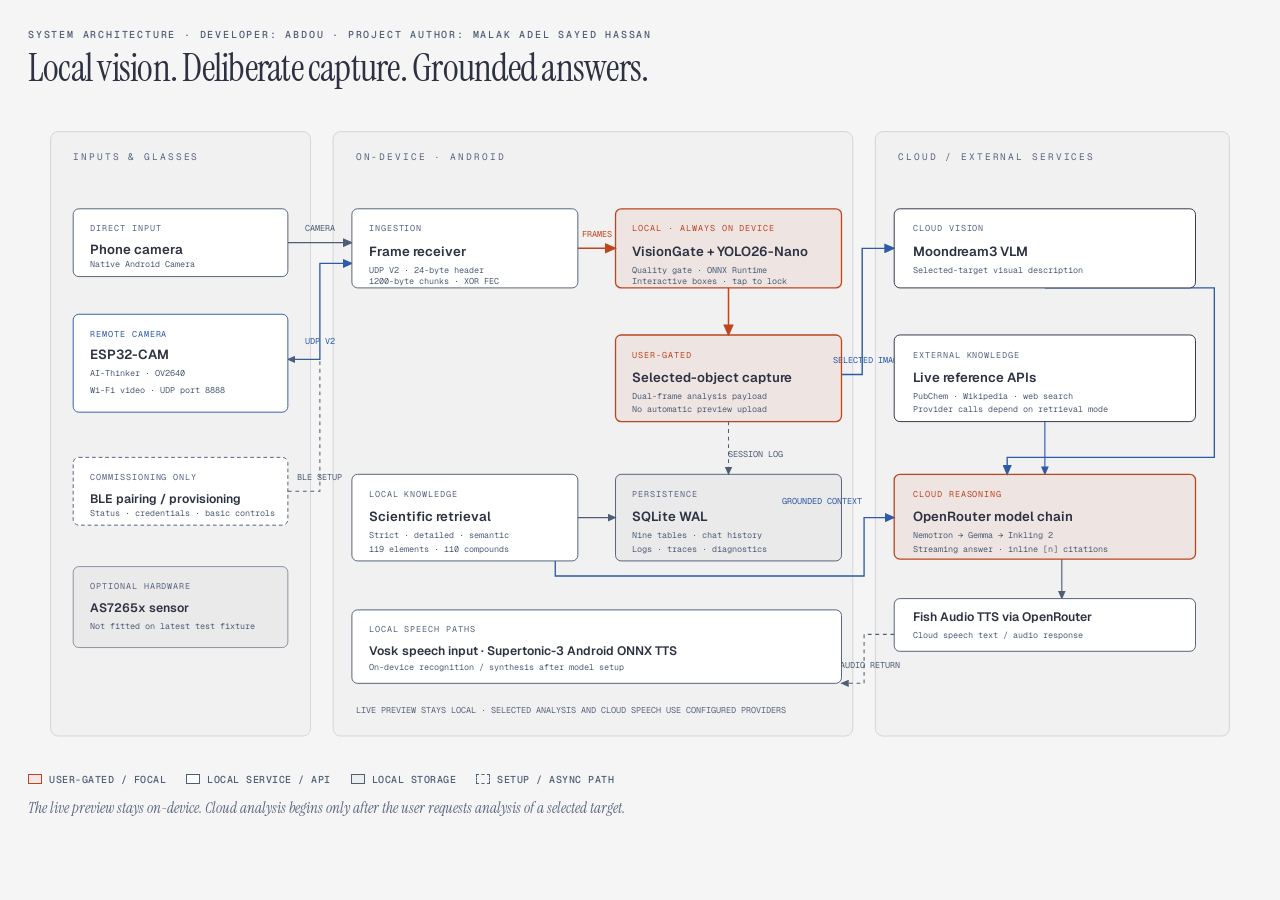
==== commit 5b1a68c2: "docs(attribution): credit Malak as project author and Abdou as developer Update the README, firmware" ====
--- a/docs/diagrams/architecture.html
+++ b/docs/diagrams/architecture.html
@@ -37,7 +37,7 @@
 </head>
 <body>
   <main class="frame">
-    <p class="eyebrow">System architecture · Android + ESP32-CAM · current implementation · Abdou</p>
+    <p class="eyebrow">System architecture · Developer: Abdou · Project author: Malak Adel Sayed Hassan</p>
     <h1>Local vision. Deliberate capture. Grounded answers.</h1>
     <div class="canvas">
       <svg viewBox="0 0 1300 690" xmlns="http://www.w3.org/2000/svg" role="img" aria-labelledby="arch-title arch-desc">
